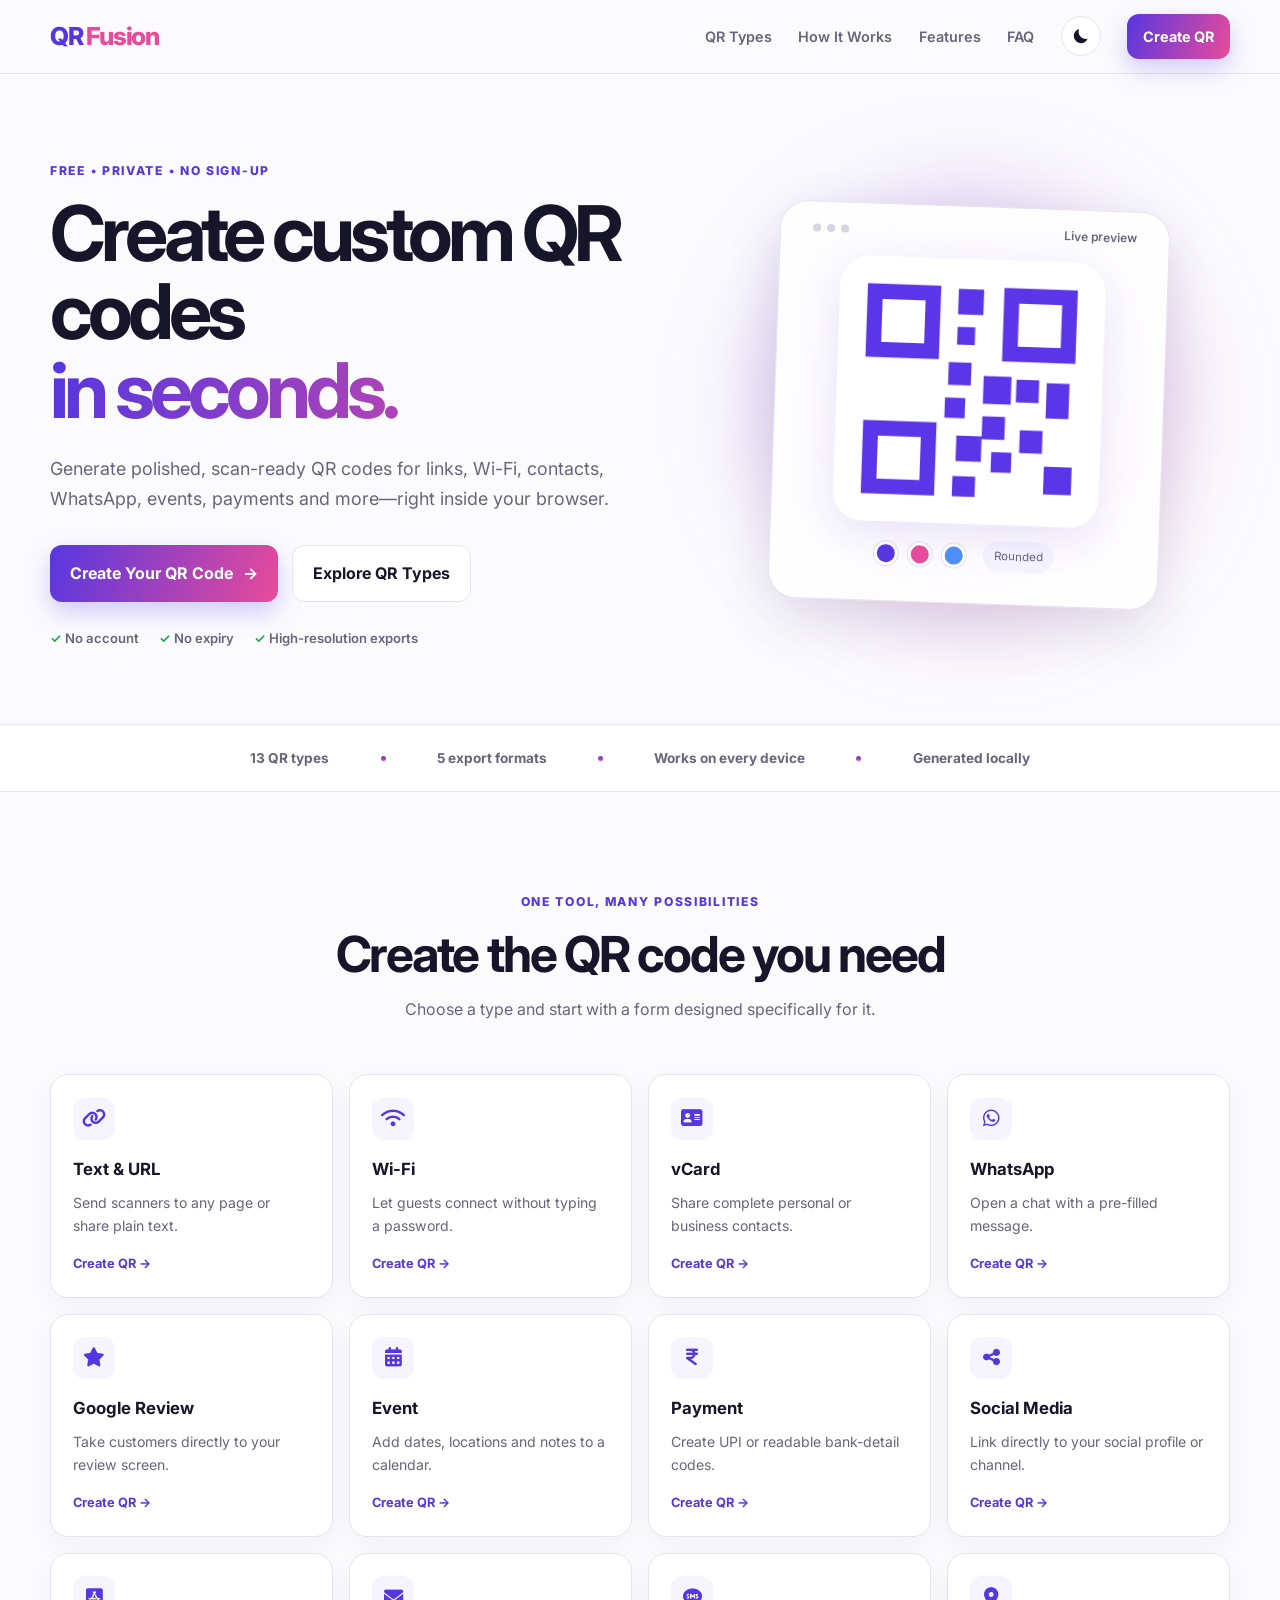
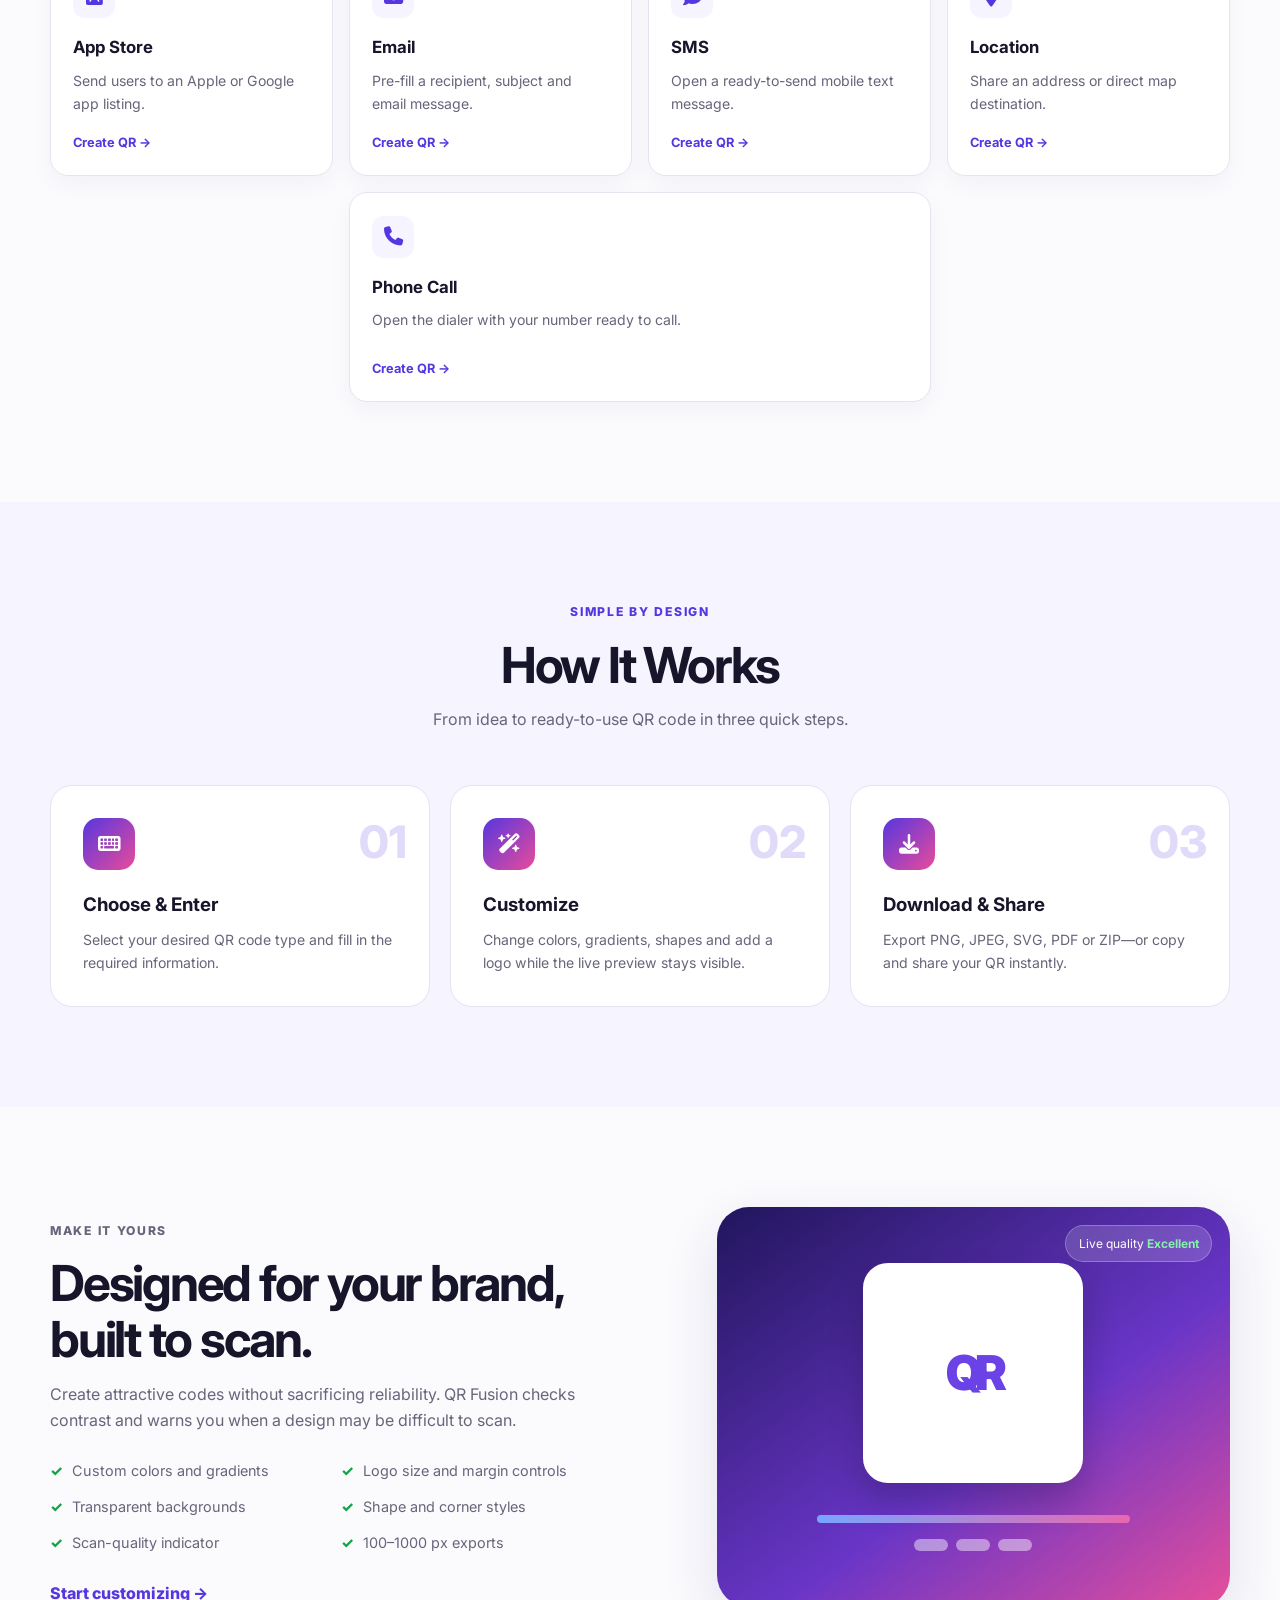
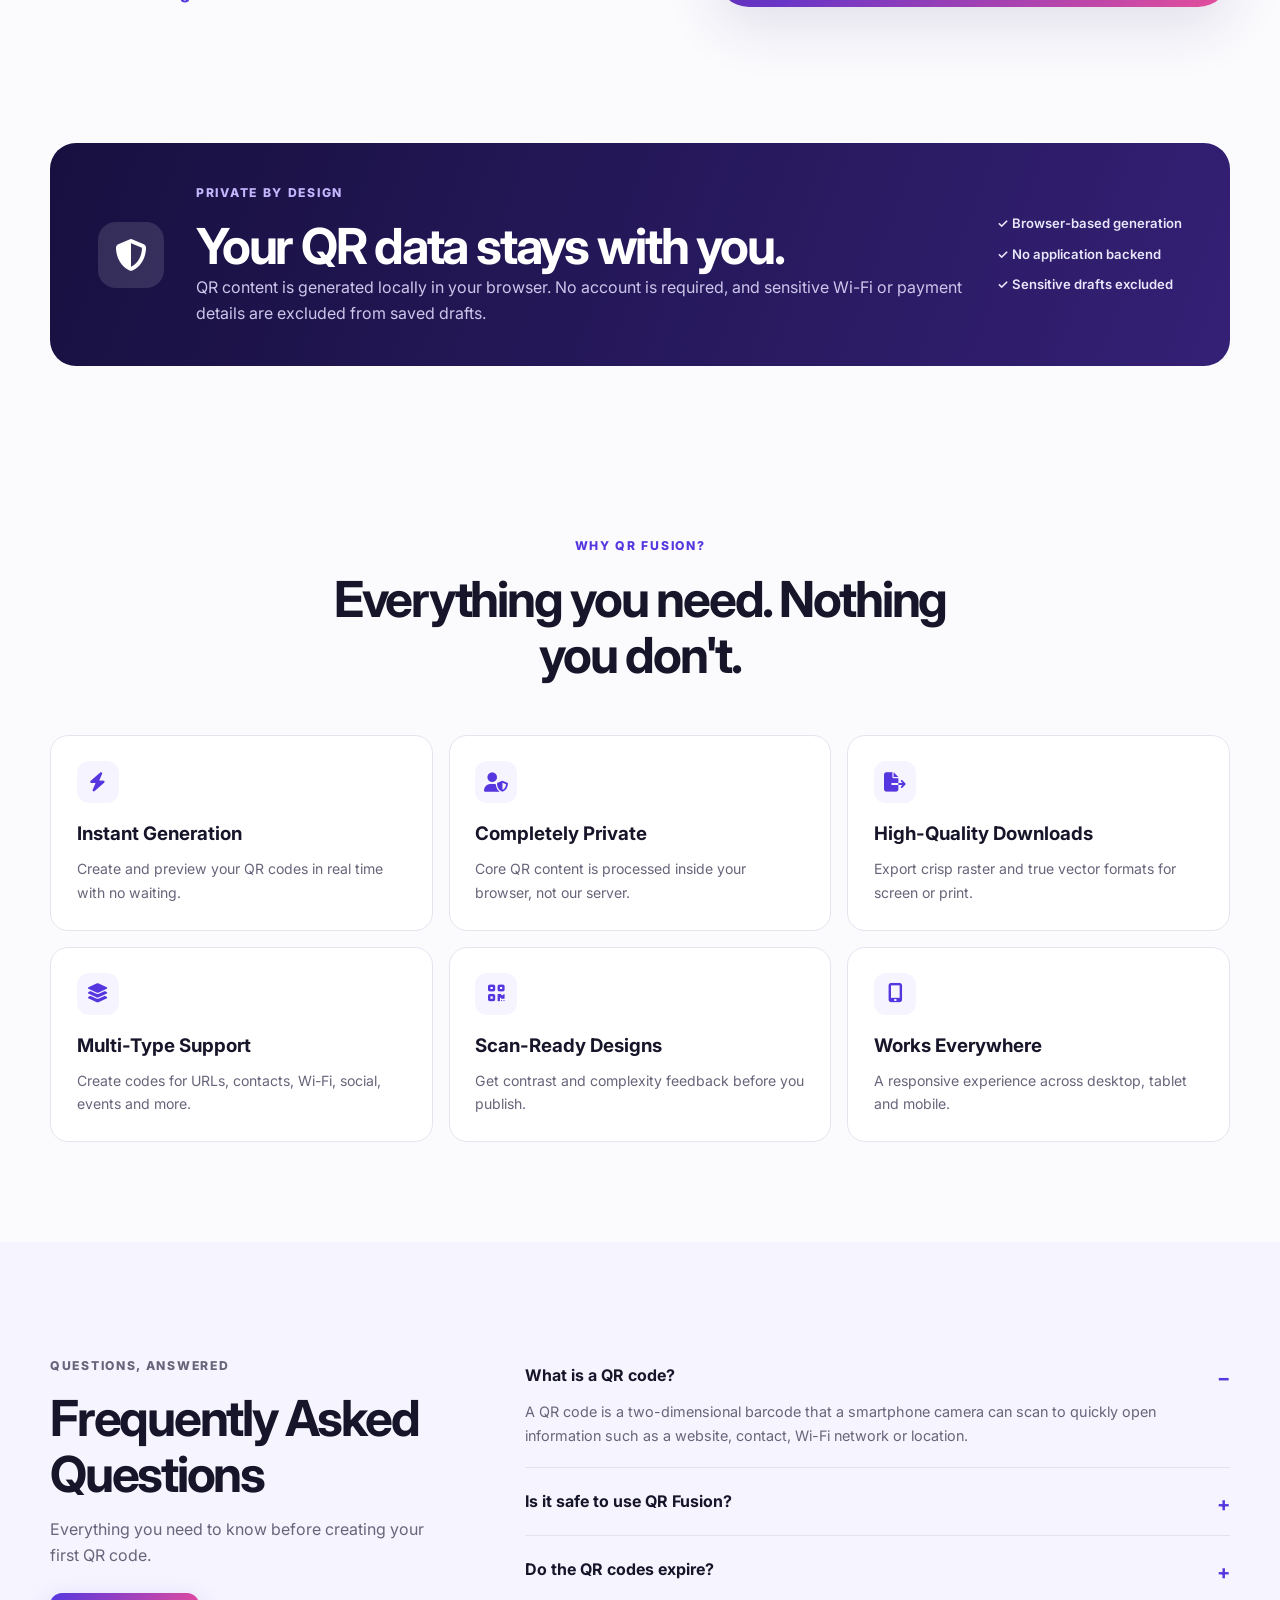
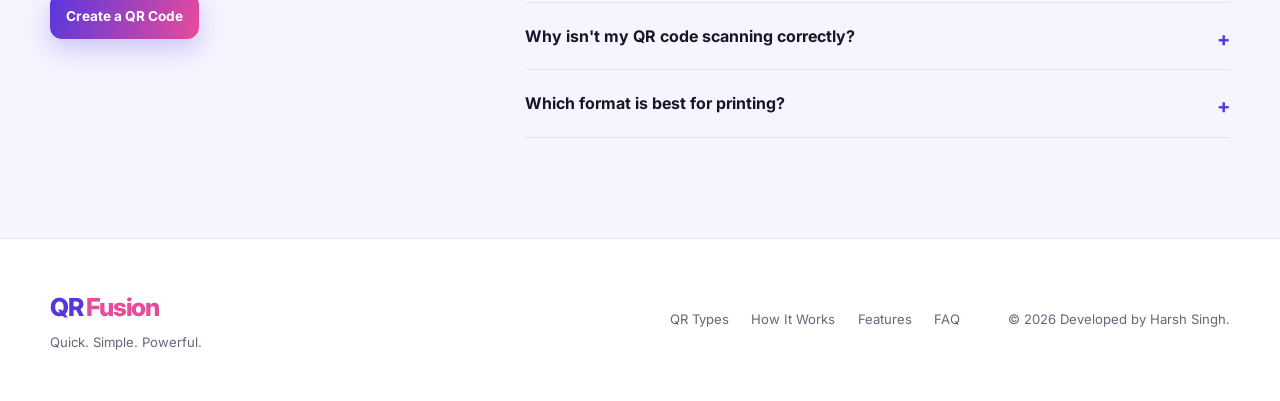
==== index.html @ e0953cce "feat: redesign QR Fusion landing page and generator flow" ====
<!DOCTYPE html>
<html lang="en">
  <head>
    <meta charset="UTF-8" />
    <meta name="viewport" content="width=device-width, initial-scale=1.0" />
    <meta name="theme-color" content="#ffffff" />
    <meta name="description" content="Create private, customizable QR codes for URLs, Wi-Fi, contacts, WhatsApp, events, payments and more. Export PNG, JPEG, SVG and PDF for free." />
    <meta property="og:title" content="QR Fusion — Free Custom QR Code Generator" />
    <meta property="og:description" content="Create branded, scan-ready QR codes directly in your browser." />
    <meta property="og:type" content="website" />
    <meta property="og:url" content="https://qrfusion.netlify.app/" />
    <title>QR Fusion — Free Custom QR Code Generator</title>
    <link rel="canonical" href="https://qrfusion.netlify.app/" />
    <link rel="icon" type="image/png" href="/favicon/favicon-96x96.png" sizes="96x96" />
    <link rel="icon" type="image/svg+xml" href="/favicon/favicon.svg" />
    <link rel="apple-touch-icon" sizes="180x180" href="/favicon/apple-touch-icon.png" />
    <link rel="manifest" href="/favicon/site.webmanifest" />
    <link rel="preconnect" href="https://fonts.googleapis.com" />
    <link rel="preconnect" href="https://fonts.gstatic.com" crossorigin />
    <link href="https://fonts.googleapis.com/css2?family=Inter:wght@400;500;600;700;800&display=swap" rel="stylesheet" />
    <link rel="stylesheet" href="https://cdnjs.cloudflare.com/ajax/libs/font-awesome/6.5.1/css/all.min.css" />
    <link rel="stylesheet" href="/css/landing.css" />
    <script type="application/ld+json">
      {"@context":"https://schema.org","@type":"WebApplication","name":"QR Fusion","url":"https://qrfusion.netlify.app/","applicationCategory":"UtilitiesApplication","operatingSystem":"Any","offers":{"@type":"Offer","price":"0","priceCurrency":"USD"},"description":"A private, browser-based custom QR code generator."}
    </script>
  </head>
  <body>
    <header class="site-header">
      <a class="brand" href="/" aria-label="QR Fusion home">QR <span>Fusion</span></a>
      <button class="menu-toggle" id="menu-toggle" aria-label="Open navigation" aria-expanded="false"><span></span><span></span><span></span></button>
      <nav class="site-nav" id="site-nav" aria-label="Primary navigation">
        <a href="#qr-types">QR Types</a>
        <a href="#how-it-works">How It Works</a>
        <a href="#features">Features</a>
        <a href="#faq">FAQ</a>
        <label for="landing-theme-toggle" class="landing-theme-toggle" title="Toggle theme">
          <input type="checkbox" id="landing-theme-toggle" aria-label="Toggle dark theme" />
          <svg width="18" height="18" viewBox="0 0 20 20" fill="currentColor" aria-hidden="true">
            <mask id="landing-moon-mask"><rect width="20" height="20" fill="white"></rect><circle cx="11" cy="3" r="8" fill="black"></circle></mask>
            <circle class="sunMoon" cx="10" cy="10" r="8" mask="url(#landing-moon-mask)"></circle>
            <g class="sunRays" fill="none" stroke="currentColor" stroke-width="1.6" stroke-linecap="round">
              <path d="M10 1v2M10 17v2M1 10h2M17 10h2M3.64 3.64l1.42 1.42M14.94 14.94l1.42 1.42M16.36 3.64l-1.42 1.42M5.06 14.94l-1.42 1.42"></path>
            </g>
          </svg>
        </label>
        <a class="nav-cta" href="/create">Create QR</a>
      </nav>
    </header>

    <main>
      <section class="hero section-shell">
        <div class="hero-copy">
          <p class="eyebrow">FREE • PRIVATE • NO SIGN-UP</p>
          <h1>Create custom QR codes <span>in seconds.</span></h1>
          <p class="hero-text">Generate polished, scan-ready QR codes for links, Wi-Fi, contacts, WhatsApp, events, payments and more—right inside your browser.</p>
          <div class="hero-actions">
            <a class="primary-button" href="/create">Create Your QR Code <span>→</span></a>
            <a class="secondary-button" href="#qr-types">Explore QR Types</a>
          </div>
          <div class="trust-row"><span>✓ No account</span><span>✓ No expiry</span><span>✓ High-resolution exports</span></div>
        </div>
        <div class="hero-visual" aria-label="Example customized QR code">
          <div class="visual-glow"></div>
          <div class="qr-demo-card">
            <div class="demo-toolbar"><span></span><span></span><span></span><b>Live preview</b></div>
            <svg class="demo-qr" viewBox="0 0 210 210" role="img" aria-label="Decorative QR code preview">
              <rect width="210" height="210" rx="24" fill="white" />
              <g fill="#5b35e8"><path d="M22 22h58v58H22zm12 12v34h34V34zM130 22h58v58h-58zm12 12v34h34V34zM22 130h58v58H22zm12 12v34h34v-34z"/><path d="M94 24h20v20H94zm0 30h14v14H94zm22 38h22v22h-22zM88 82h18v18H88zm-2 28h16v16H86zm30 14h18v18h-18zm26-30h18v18h-18zm24 2h18v28h-18zm-70 44h20v20H96zm28 12h16v16h-16zm22-18h18v18h-18zm20 28h22v22h-22zm-72 10h18v16H94z"/></g>
            </svg>
            <div class="demo-options"><span class="swatch purple"></span><span class="swatch pink"></span><span class="swatch blue"></span><span class="demo-pill">Rounded</span></div>
          </div>
        </div>
      </section>

      <section class="trust-strip" aria-label="Product highlights">
        <span>13 QR types</span><i></i><span>5 export formats</span><i></i><span>Works on every device</span><i></i><span>Generated locally</span>
      </section>

      <section class="content-section section-shell" id="qr-types">
        <div class="section-heading"><p class="eyebrow">ONE TOOL, MANY POSSIBILITIES</p><h2>Create the QR code you need</h2><p>Choose a type and start with a form designed specifically for it.</p></div>
        <div class="type-grid">
          <a href="/text"><b><i class="fa-solid fa-link"></i></b><h3>Text & URL</h3><p>Send scanners to any page or share plain text.</p><span>Create QR →</span></a>
          <a href="/wifi"><b><i class="fa-solid fa-wifi"></i></b><h3>Wi-Fi</h3><p>Let guests connect without typing a password.</p><span>Create QR →</span></a>
          <a href="/vcard"><b><i class="fa-solid fa-address-card"></i></b><h3>vCard</h3><p>Share complete personal or business contacts.</p><span>Create QR →</span></a>
          <a href="/whatsapp"><b><i class="fa-brands fa-whatsapp"></i></b><h3>WhatsApp</h3><p>Open a chat with a pre-filled message.</p><span>Create QR →</span></a>
          <a href="/google-review"><b><i class="fa-solid fa-star"></i></b><h3>Google Review</h3><p>Take customers directly to your review screen.</p><span>Create QR →</span></a>
          <a href="/event"><b><i class="fa-solid fa-calendar-days"></i></b><h3>Event</h3><p>Add dates, locations and notes to a calendar.</p><span>Create QR →</span></a>
          <a href="/payment"><b><i class="fa-solid fa-indian-rupee-sign"></i></b><h3>Payment</h3><p>Create UPI or readable bank-detail codes.</p><span>Create QR →</span></a>
          <a href="/social"><b><i class="fa-solid fa-share-nodes"></i></b><h3>Social Media</h3><p>Link directly to your social profile or channel.</p><span>Create QR →</span></a>
          <a href="/app-store"><b><i class="fa-brands fa-app-store-ios"></i></b><h3>App Store</h3><p>Send users to an Apple or Google app listing.</p><span>Create QR →</span></a>
          <a href="/email"><b><i class="fa-solid fa-envelope"></i></b><h3>Email</h3><p>Pre-fill a recipient, subject and email message.</p><span>Create QR →</span></a>
          <a href="/sms"><b><i class="fa-solid fa-comment-sms"></i></b><h3>SMS</h3><p>Open a ready-to-send mobile text message.</p><span>Create QR →</span></a>
          <a href="/location"><b><i class="fa-solid fa-location-dot"></i></b><h3>Location</h3><p>Share an address or direct map destination.</p><span>Create QR →</span></a>
          <a href="/phone"><b><i class="fa-solid fa-phone"></i></b><h3>Phone Call</h3><p>Open the dialer with your number ready to call.</p><span>Create QR →</span></a>
        </div>
      </section>

      <section class="content-section tinted" id="how-it-works">
        <div class="section-shell">
          <div class="section-heading"><p class="eyebrow">SIMPLE BY DESIGN</p><h2>How It Works</h2><p>From idea to ready-to-use QR code in three quick steps.</p></div>
          <div class="steps-grid">
            <article><em>01</em><div class="step-icon"><i class="fa-solid fa-keyboard"></i></div><h3>Choose & Enter</h3><p>Select your desired QR code type and fill in the required information.</p></article>
            <article><em>02</em><div class="step-icon"><i class="fa-solid fa-wand-magic-sparkles"></i></div><h3>Customize</h3><p>Change colors, gradients, shapes and add a logo while the live preview stays visible.</p></article>
            <article><em>03</em><div class="step-icon"><i class="fa-solid fa-download"></i></div><h3>Download & Share</h3><p>Export PNG, JPEG, SVG, PDF or ZIP—or copy and share your QR instantly.</p></article>
          </div>
        </div>
      </section>

      <section class="content-section section-shell showcase" id="features">
        <div class="showcase-copy"><p class="eyebrow">MAKE IT YOURS</p><h2>Designed for your brand, built to scan.</h2><p>Create attractive codes without sacrificing reliability. QR Fusion checks contrast and warns you when a design may be difficult to scan.</p>
          <ul><li>Custom colors and gradients</li><li>Logo size and margin controls</li><li>Transparent backgrounds</li><li>Shape and corner styles</li><li>Scan-quality indicator</li><li>100–1000 px exports</li></ul>
          <a class="text-link" href="/create">Start customizing →</a>
        </div>
        <div class="feature-preview"><div class="preview-chip">Live quality <strong>Excellent</strong></div><div class="mini-code">QR</div><div class="gradient-track"></div><div class="feature-controls"><span></span><span></span><span></span></div></div>
      </section>

      <section class="privacy-section">
        <div class="section-shell privacy-card"><div class="privacy-icon"><i class="fa-solid fa-shield-halved"></i></div><div><p class="eyebrow">PRIVATE BY DESIGN</p><h2>Your QR data stays with you.</h2><p>QR content is generated locally in your browser. No account is required, and sensitive Wi-Fi or payment details are excluded from saved drafts.</p></div><div class="privacy-points"><span>✓ Browser-based generation</span><span>✓ No application backend</span><span>✓ Sensitive drafts excluded</span></div></div>
      </section>

      <section class="content-section section-shell">
        <div class="section-heading"><p class="eyebrow">WHY QR FUSION?</p><h2>Everything you need. Nothing you don't.</h2></div>
        <div class="benefit-grid">
          <article><b><i class="fa-solid fa-bolt"></i></b><h3>Instant Generation</h3><p>Create and preview your QR codes in real time with no waiting.</p></article>
          <article><b><i class="fa-solid fa-user-shield"></i></b><h3>Completely Private</h3><p>Core QR content is processed inside your browser, not our server.</p></article>
          <article><b><i class="fa-solid fa-file-export"></i></b><h3>High-Quality Downloads</h3><p>Export crisp raster and true vector formats for screen or print.</p></article>
          <article><b><i class="fa-solid fa-layer-group"></i></b><h3>Multi-Type Support</h3><p>Create codes for URLs, contacts, Wi-Fi, social, events and more.</p></article>
          <article><b><i class="fa-solid fa-qrcode"></i></b><h3>Scan-Ready Designs</h3><p>Get contrast and complexity feedback before you publish.</p></article>
          <article><b><i class="fa-solid fa-mobile-screen-button"></i></b><h3>Works Everywhere</h3><p>A responsive experience across desktop, tablet and mobile.</p></article>
        </div>
      </section>

      <section class="content-section tinted" id="faq">
        <div class="section-shell faq-layout"><div><p class="eyebrow">QUESTIONS, ANSWERED</p><h2>Frequently Asked Questions</h2><p>Everything you need to know before creating your first QR code.</p><a class="primary-button compact" href="/create">Create a QR Code</a></div>
          <div class="faq-list">
            <details open><summary>What is a QR code?</summary><p>A QR code is a two-dimensional barcode that a smartphone camera can scan to quickly open information such as a website, contact, Wi-Fi network or location.</p></details>
            <details><summary>Is it safe to use QR Fusion?</summary><p>Yes. Core QR generation happens locally in your browser. Optional PIN-code lookup contacts an external postal service, but your QR payload is not uploaded to an application backend.</p></details>
            <details><summary>Do the QR codes expire?</summary><p>No. QR Fusion creates static QR codes that do not expire. A linked QR continues working as long as its destination remains available.</p></details>
            <details><summary>Why isn't my QR code scanning correctly?</summary><p>Verify the entered data, increase foreground/background contrast, keep the logo smaller and test the code at its final printed or displayed size.</p></details>
            <details><summary>Which format is best for printing?</summary><p>SVG is best for unlimited scaling. PDF is convenient for print workflows, while a high-resolution PNG also works for many designs.</p></details>
          </div>
        </div>
      </section>

    </main>

    <footer class="site-footer"><div class="footer-inner"><div><a class="brand footer-brand" href="/">QR <span>Fusion</span></a><p>Quick. Simple. Powerful.</p></div><div class="footer-links"><a href="#qr-types">QR Types</a><a href="#how-it-works">How It Works</a><a href="#features">Features</a><a href="#faq">FAQ</a></div><p>© <span id="current-year"></span> Developed by <a href="https://harsh-hsy.netlify.app/" target="_blank" rel="noopener noreferrer">Harsh Singh</a>.</p></div></footer>

    <script src="/js/landing.js"></script>
  </body>
</html>
---- css/landing.css ----
:root {
  --font: "Inter", system-ui, sans-serif;
  --bg: #fbfbfe;
  --surface: #ffffff;
  --surface-soft: #f5f4ff;
  --text: #171529;
  --muted: #68657b;
  --border: #e6e3ef;
  --primary: #5637df;
  --primary-dark: #4328c5;
  --pink: #e94b9a;
  --shadow: 0 20px 55px rgba(38, 27, 91, 0.12);
  --radius: 22px;
}

body.dark-theme {
  --bg: #0d0c16;
  --surface: #171622;
  --surface-soft: #1c1930;
  --text: #f5f4ff;
  --muted: #aba8bd;
  --border: #302d41;
  --shadow: 0 20px 55px rgba(0, 0, 0, 0.34);
}

* { box-sizing: border-box; margin: 0; padding: 0; }
html { scroll-behavior: smooth; scroll-padding-top: 90px; }
body { font-family: var(--font); color: var(--text); background: var(--bg); line-height: 1.65; }
a { color: inherit; text-decoration: none; }
button { font: inherit; }

.section-shell { width: min(1180px, calc(100% - 40px)); margin-inline: auto; }
.site-header { position: sticky; top: 0; z-index: 100; min-height: 74px; padding: 0 max(24px, calc((100% - 1180px) / 2)); display: flex; align-items: center; justify-content: space-between; gap: 2rem; background: color-mix(in srgb, var(--bg) 86%, transparent); border-bottom: 1px solid var(--border); backdrop-filter: blur(18px); }
.brand { font-size: 1.55rem; font-weight: 800; letter-spacing: -0.05em; color: var(--primary); }
.brand span { color: var(--pink); }
.site-nav { display: flex; align-items: center; gap: 1.65rem; color: var(--muted); font-size: 0.9rem; font-weight: 600; }
.site-nav > a:not(.nav-cta):hover { color: var(--primary); }
.landing-theme-toggle { position: relative; width: 40px; height: 40px; display: grid; place-items: center; color: var(--text); background: var(--surface); border: 1px solid var(--border); border-radius: 50%; cursor: pointer; }
.landing-theme-toggle input { position: absolute; inset: 0; width: 100%; height: 100%; opacity: 0; cursor: pointer; }
.landing-theme-toggle svg { transition: transform .35s ease; transform: rotate(40deg); pointer-events: none; }
.landing-theme-toggle .sunMoon { transform-origin: center; transition: transform .35s ease; }
.landing-theme-toggle .sunRays { transform-origin: center; opacity: 0; transform: scale(.65); transition: opacity .25s ease, transform .3s ease; }
.landing-theme-toggle svg mask > circle { transition: transform .35s ease; }
.landing-theme-toggle input:checked + svg { transform: rotate(90deg); }
.landing-theme-toggle input:checked + svg mask > circle { transform: translate(16px, -3px); }
.landing-theme-toggle input:checked + svg .sunMoon { transform: scale(.62); }
.landing-theme-toggle input:checked + svg .sunRays { opacity: 1; transform: scale(1); }
.nav-cta, .primary-button { display: inline-flex; justify-content: center; align-items: center; gap: 0.65rem; color: white; background: linear-gradient(110deg, var(--primary), var(--pink)); border-radius: 12px; box-shadow: 0 10px 24px rgba(86, 55, 223, 0.25); font-weight: 700; }
.nav-cta { padding: 0.65rem 1rem; }
.primary-button { padding: 0.9rem 1.25rem; }
.primary-button:hover, .nav-cta:hover { transform: translateY(-2px); box-shadow: 0 14px 30px rgba(86, 55, 223, 0.34); }
.menu-toggle { display: none; width: 42px; height: 42px; padding: 10px; border: 1px solid var(--border); border-radius: 10px; background: var(--surface); }
.menu-toggle span { display: block; height: 2px; margin: 5px 0; background: var(--text); }

.hero { min-height: 650px; padding-block: 82px 70px; display: grid; grid-template-columns: 1.05fr 0.95fr; align-items: center; gap: 5rem; }
.eyebrow { margin-bottom: 0.9rem; color: var(--primary); font-size: 0.76rem; font-weight: 800; letter-spacing: 0.14em; }
.hero h1 { max-width: 690px; font-size: clamp(3rem, 6vw, 5.4rem); line-height: 1.02; letter-spacing: -0.065em; }
.hero h1 span { display: block; color: transparent; background: linear-gradient(100deg, var(--primary), var(--pink)); background-clip: text; }
.hero-text { max-width: 650px; margin-top: 1.5rem; color: var(--muted); font-size: 1.12rem; }
.hero-actions { display: flex; flex-wrap: wrap; gap: 0.85rem; margin-top: 2rem; }
.secondary-button { padding: 0.9rem 1.25rem; border: 1px solid var(--border); border-radius: 12px; background: var(--surface); font-weight: 700; }
.trust-row { display: flex; flex-wrap: wrap; gap: 1.25rem; margin-top: 1.6rem; color: var(--muted); font-size: 0.82rem; font-weight: 600; }
.trust-row span::first-letter { color: #16a34a; }
.hero-visual { position: relative; min-height: 470px; display: grid; place-items: center; }
.visual-glow { position: absolute; width: 410px; aspect-ratio: 1; border-radius: 50%; background: linear-gradient(135deg, rgba(86,55,223,.28), rgba(233,75,154,.25)); filter: blur(50px); }
.qr-demo-card { position: relative; width: min(390px, 90%); padding: 1rem 2rem 2rem; background: color-mix(in srgb, var(--surface) 92%, transparent); border: 1px solid var(--border); border-radius: 28px; box-shadow: var(--shadow); transform: rotate(2deg); }
.demo-toolbar { display: flex; align-items: center; gap: 6px; padding-bottom: 1rem; color: var(--muted); font-size: 0.75rem; }
.demo-toolbar span { width: 8px; height: 8px; border-radius: 50%; background: #d8d5e2; }
.demo-toolbar b { margin-left: auto; font-weight: 600; }
.demo-qr { display: block; width: 82%; margin: 0 auto; filter: drop-shadow(0 12px 20px rgba(86,55,223,.12)); }
.demo-options { display: flex; justify-content: center; align-items: center; gap: 0.65rem; margin-top: 1rem; }
.swatch { width: 24px; height: 24px; border: 3px solid var(--surface); border-radius: 50%; box-shadow: 0 0 0 1px var(--border); }
.purple { background: #5637df; }.pink { background: #e94b9a; }.blue { background: #4f8ff7; }
.demo-pill { margin-left: 0.4rem; padding: 0.35rem 0.7rem; color: var(--muted); background: var(--surface-soft); border-radius: 99px; font-size: 0.72rem; }

.trust-strip { min-height: 68px; padding: 1rem 3vw; display: flex; justify-content: center; align-items: center; gap: clamp(1rem, 4vw, 4rem); color: var(--muted); background: var(--surface); border-block: 1px solid var(--border); font-size: 0.85rem; font-weight: 700; }
.trust-strip i { width: 5px; height: 5px; border-radius: 50%; background: linear-gradient(var(--primary), var(--pink)); }
.content-section { padding-block: 100px; }
.tinted { background: var(--surface-soft); }
.section-heading { max-width: 680px; margin: 0 auto 3.25rem; text-align: center; }
.section-heading h2, .showcase h2, .privacy-card h2, .faq-layout h2, .final-cta h2 { font-size: clamp(2rem, 4vw, 3.1rem); line-height: 1.13; letter-spacing: -0.045em; }
.section-heading > p:last-child, .showcase-copy > p, .faq-layout > div > p { margin-top: 0.85rem; color: var(--muted); }
.type-grid { display: grid; grid-template-columns: repeat(4, 1fr); gap: 1rem; }
.type-grid a { min-height: 210px; padding: 1.4rem; display: flex; flex-direction: column; background: var(--surface); border: 1px solid var(--border); border-radius: 18px; box-shadow: 0 8px 24px rgba(36,27,72,.04); transition: .25s ease; }
.type-grid a:last-child { grid-column: 2 / span 2; }
.type-grid a:hover { transform: translateY(-5px); border-color: color-mix(in srgb, var(--primary) 45%, var(--border)); box-shadow: var(--shadow); }
.type-grid b, .benefit-grid b { width: 42px; height: 42px; display: grid; place-items: center; color: var(--primary); background: var(--surface-soft); border-radius: 12px; font-size: 1.2rem; }
.type-grid h3 { margin-top: 1rem; font-size: 1.05rem; }
.type-grid p, .benefit-grid p, .steps-grid p { margin-top: 0.45rem; color: var(--muted); font-size: 0.88rem; }
.type-grid span { margin-top: auto; padding-top: 1rem; color: var(--primary); font-size: 0.8rem; font-weight: 700; }
.steps-grid { display: grid; grid-template-columns: repeat(3, 1fr); gap: 1.25rem; }
.steps-grid article { position: relative; padding: 2rem; background: var(--surface); border: 1px solid var(--border); border-radius: var(--radius); }
.steps-grid em { position: absolute; top: 1.3rem; right: 1.4rem; color: color-mix(in srgb, var(--primary) 18%, transparent); font-size: 2.8rem; font-weight: 800; font-style: normal; }
.step-icon { width: 52px; height: 52px; display: grid; place-items: center; color: white; background: linear-gradient(135deg, var(--primary), var(--pink)); border-radius: 15px; font-size: 1.25rem; }
.steps-grid h3 { margin-top: 1.25rem; }
.showcase { display: grid; grid-template-columns: 1fr 0.9fr; align-items: center; gap: 6rem; }
.showcase-copy ul { margin: 1.6rem 0; display: grid; grid-template-columns: 1fr 1fr; gap: 0.75rem; list-style: none; color: var(--muted); font-size: 0.9rem; }
.showcase-copy li::before { content: "✓"; margin-right: 0.55rem; color: #16a34a; font-weight: 800; }
.text-link { color: var(--primary); font-weight: 800; }
.feature-preview { position: relative; min-height: 400px; padding: 3rem; display: grid; place-items: center; background: linear-gradient(145deg, #21165c, #6935c7 58%, #e64f9b); border-radius: 32px; box-shadow: var(--shadow); }
.mini-code { width: 220px; aspect-ratio: 1; display: grid; place-items: center; color: #6a42e6; background: white; border: 20px solid white; border-radius: 25px; font-size: 3rem; font-weight: 900; letter-spacing: -0.15em; box-shadow: 0 20px 35px rgba(0,0,0,.2); }
.preview-chip { position: absolute; top: 1.1rem; right: 1.1rem; padding: .5rem .8rem; color: white; background: rgba(255,255,255,.16); border: 1px solid rgba(255,255,255,.25); border-radius: 99px; font-size: .75rem; backdrop-filter: blur(8px); }
.preview-chip strong { color: #86efac; }
.gradient-track { width: 75%; height: 8px; margin-top: 1rem; background: linear-gradient(90deg,#78a5ff,#e768b0); border-radius: 99px; }
.feature-controls { display: flex; gap: 8px; }.feature-controls span { width: 34px; height: 12px; border-radius: 10px; background: rgba(255,255,255,.45); }
.privacy-section { padding: 36px 0 70px; }
.privacy-card { padding: 2.5rem 3rem; display: grid; grid-template-columns: auto 1fr auto; align-items: center; gap: 2rem; color: white; background: linear-gradient(110deg, #17103f, #342075); border-radius: 26px; }
.privacy-icon { width: 66px; height: 66px; display: grid; place-items: center; background: rgba(255,255,255,.12); border-radius: 18px; font-size: 2rem; }
.privacy-card p { color: #ccc6eb; }.privacy-card .eyebrow { color: #c4b5fd; }
.privacy-points { display: flex; flex-direction: column; gap: .55rem; color: #e9e6fa; font-size: .82rem; font-weight: 600; }
.benefit-grid { display: grid; grid-template-columns: repeat(3, 1fr); gap: 1rem; }
.benefit-grid article { padding: 1.6rem; border: 1px solid var(--border); border-radius: 18px; background: var(--surface); }
.benefit-grid h3 { margin-top: 1rem; }
.faq-layout { display: grid; grid-template-columns: .7fr 1.3fr; gap: 6rem; align-items: start; }
.primary-button.compact { margin-top: 1.5rem; padding: .75rem 1rem; font-size: .85rem; }
.faq-list details { padding: 1.25rem 0; border-bottom: 1px solid var(--border); }
.faq-list summary { position: relative; padding-right: 2rem; font-weight: 700; cursor: pointer; list-style: none; }
.faq-list summary::after { content: "+"; position: absolute; right: 0; color: var(--primary); font-size: 1.25rem; }
.faq-list details[open] summary::after { content: "−"; }
.faq-list details p { padding-top: .7rem; color: var(--muted); font-size: .9rem; }
.final-cta { margin-block: 90px; padding: 3.5rem; display: flex; align-items: center; justify-content: space-between; gap: 2rem; color: white; background: linear-gradient(115deg, var(--primary), #7c3aed 55%, var(--pink)); border-radius: 28px; }
.final-cta .eyebrow, .final-cta p { color: #ede9fe; }.primary-button.light { color: var(--primary); background: white; box-shadow: none; white-space: nowrap; }
.site-footer { padding: 3rem 0; background: var(--surface); border-top: 1px solid var(--border); }
.footer-inner { width: min(1180px, calc(100% - 40px)); margin: auto; display: grid; grid-template-columns: 1fr auto auto; align-items: center; gap: 3rem; color: var(--muted); font-size: .82rem; }
.footer-brand { display: inline-block; margin-bottom: .25rem; }.footer-links { display: flex; gap: 1.4rem; }.site-footer a:hover { color: var(--primary); }

@media (max-width: 980px) {
  .site-header { padding-inline: 24px; }
  .menu-toggle { display: block; cursor: pointer; }
  .site-nav { position: absolute; top: calc(100% + 1px); left: 0; right: 0; padding: 1.25rem 24px; display: none; flex-direction: column; align-items: stretch; gap: .5rem; background: var(--surface); border-bottom: 1px solid var(--border); box-shadow: var(--shadow); }
  .site-nav.open { display: flex; }.site-nav a { padding: .7rem; }.landing-theme-toggle { position: absolute; right: 24px; bottom: 1.55rem; }
  .hero { grid-template-columns: 1fr 0.8fr; gap: 2rem; }.type-grid { grid-template-columns: repeat(2, 1fr); }.type-grid a:last-child { grid-column: 1 / -1; }.showcase { gap: 3rem; }
  .privacy-card { grid-template-columns: auto 1fr; }.privacy-points { grid-column: 2; }.faq-layout { gap: 3rem; }
  .footer-inner { grid-template-columns: 1fr auto; }.footer-inner > p { grid-column: 1 / -1; }
}

@media (max-width: 720px) {
  .section-shell { width: min(100% - 28px, 620px); }
  .hero { min-height: auto; padding-block: 60px; grid-template-columns: 1fr; gap: 2.5rem; text-align: center; }
  .hero-copy { display: flex; flex-direction: column; align-items: center; }.hero h1 { font-size: clamp(2.7rem, 13vw, 4.3rem); }.hero-actions, .trust-row { justify-content: center; }
  .hero-visual { min-height: 390px; }.qr-demo-card { width: min(340px, 92%); }.visual-glow { width: 300px; }
  .trust-strip { overflow-x: auto; justify-content: flex-start; white-space: nowrap; padding-inline: 20px; }
  .content-section { padding-block: 72px; }.type-grid, .steps-grid, .benefit-grid { grid-template-columns: 1fr; }.type-grid a { min-height: 175px; }.type-grid a:last-child { grid-column: auto; }
  .showcase { grid-template-columns: 1fr; gap: 2.5rem; }.showcase-copy ul { grid-template-columns: 1fr; }.feature-preview { min-height: 340px; padding: 2rem; }.mini-code { width: 180px; }
  .privacy-card { padding: 2rem; grid-template-columns: 1fr; text-align: center; }.privacy-icon { margin: auto; }.privacy-points { grid-column: 1; align-items: center; }
  .faq-layout { grid-template-columns: 1fr; gap: 2.5rem; }.final-cta { margin-block: 60px; padding: 2.25rem 1.5rem; flex-direction: column; text-align: center; }
  .footer-inner { grid-template-columns: 1fr; text-align: center; }.footer-links { justify-content: center; flex-wrap: wrap; }.footer-inner > p { grid-column: auto; }
}

@media (max-width: 420px) {
  .site-header { min-height: 66px; padding-inline: 14px; }.hero { padding-top: 48px; }.hero-actions { width: 100%; flex-direction: column; }.hero-actions a { width: 100%; }.trust-row { gap: .65rem; font-size: .72rem; }
  .hero-visual { min-height: 330px; }.qr-demo-card { padding: .8rem 1.3rem 1.4rem; }.section-heading { margin-bottom: 2.25rem; }.content-section { padding-block: 58px; }
}

@media (prefers-reduced-motion: reduce) { html { scroll-behavior: auto; } *, *::before, *::after { transition: none !important; } }
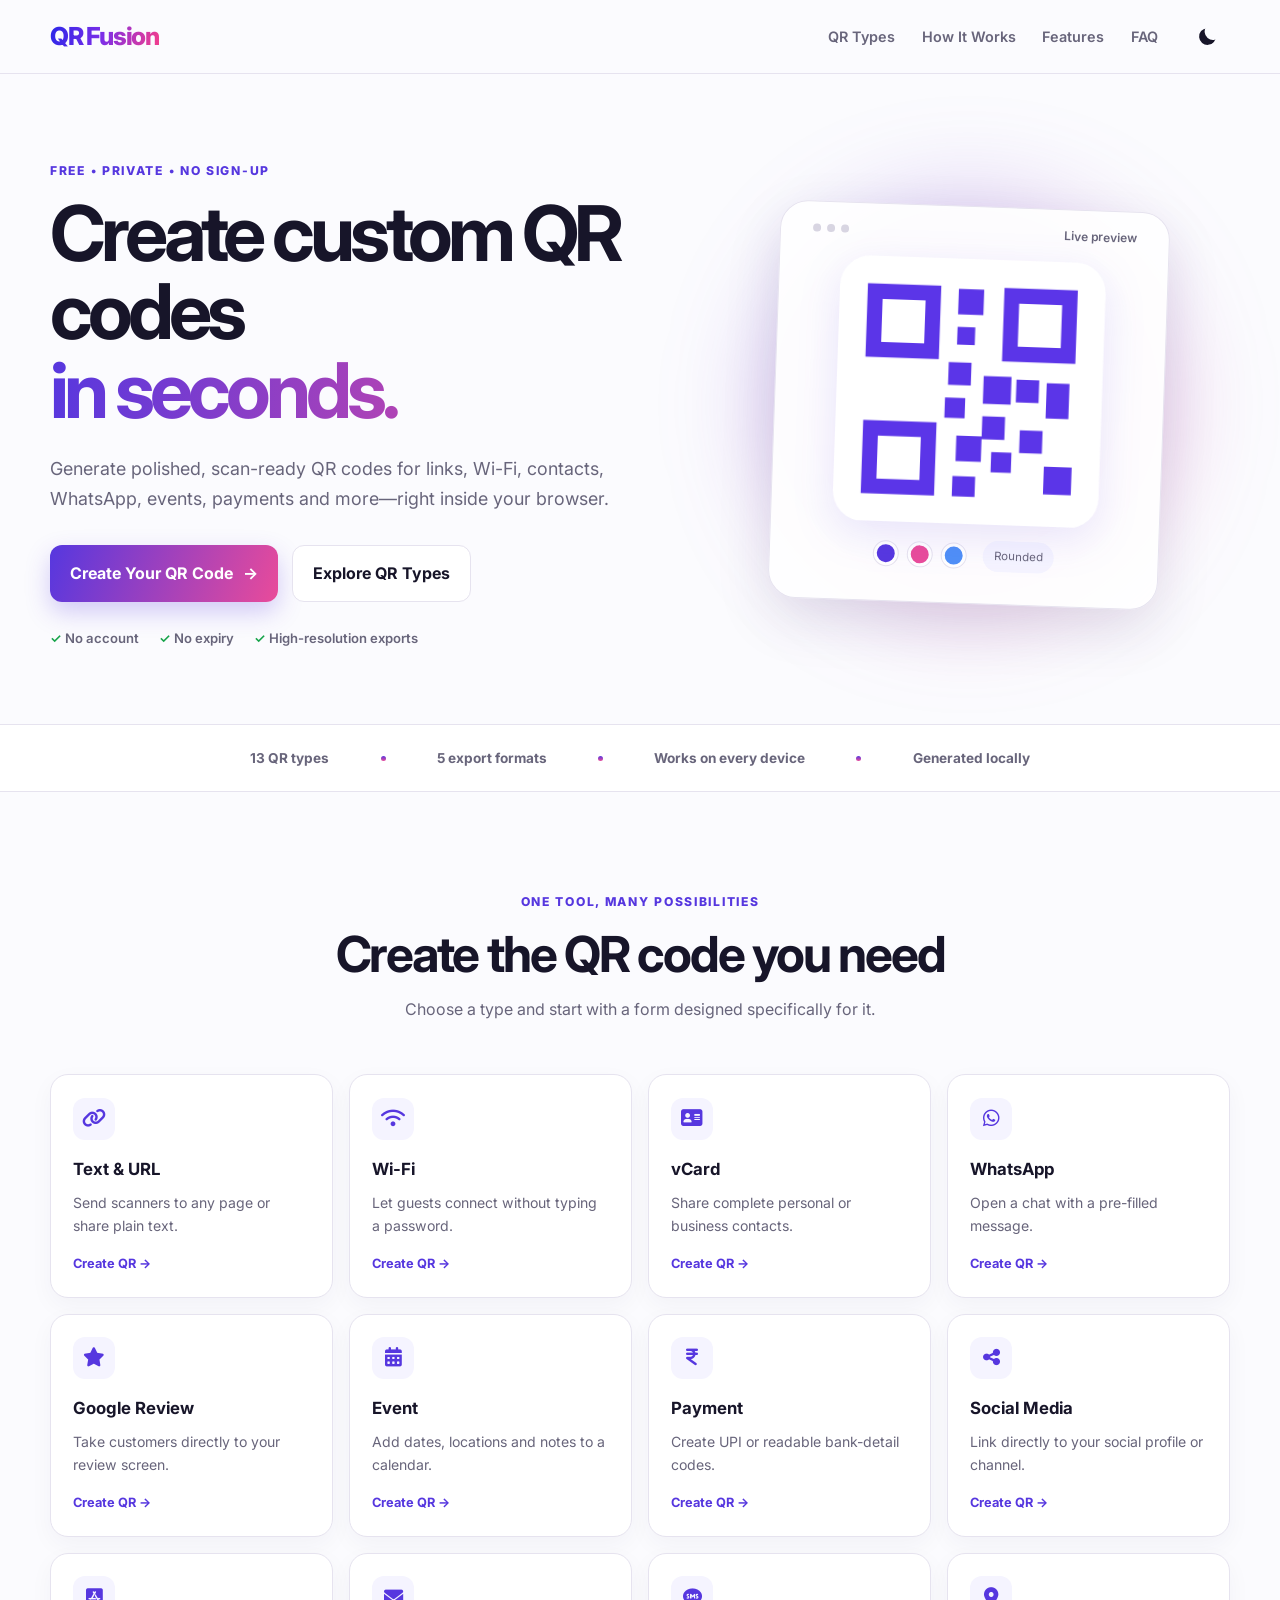
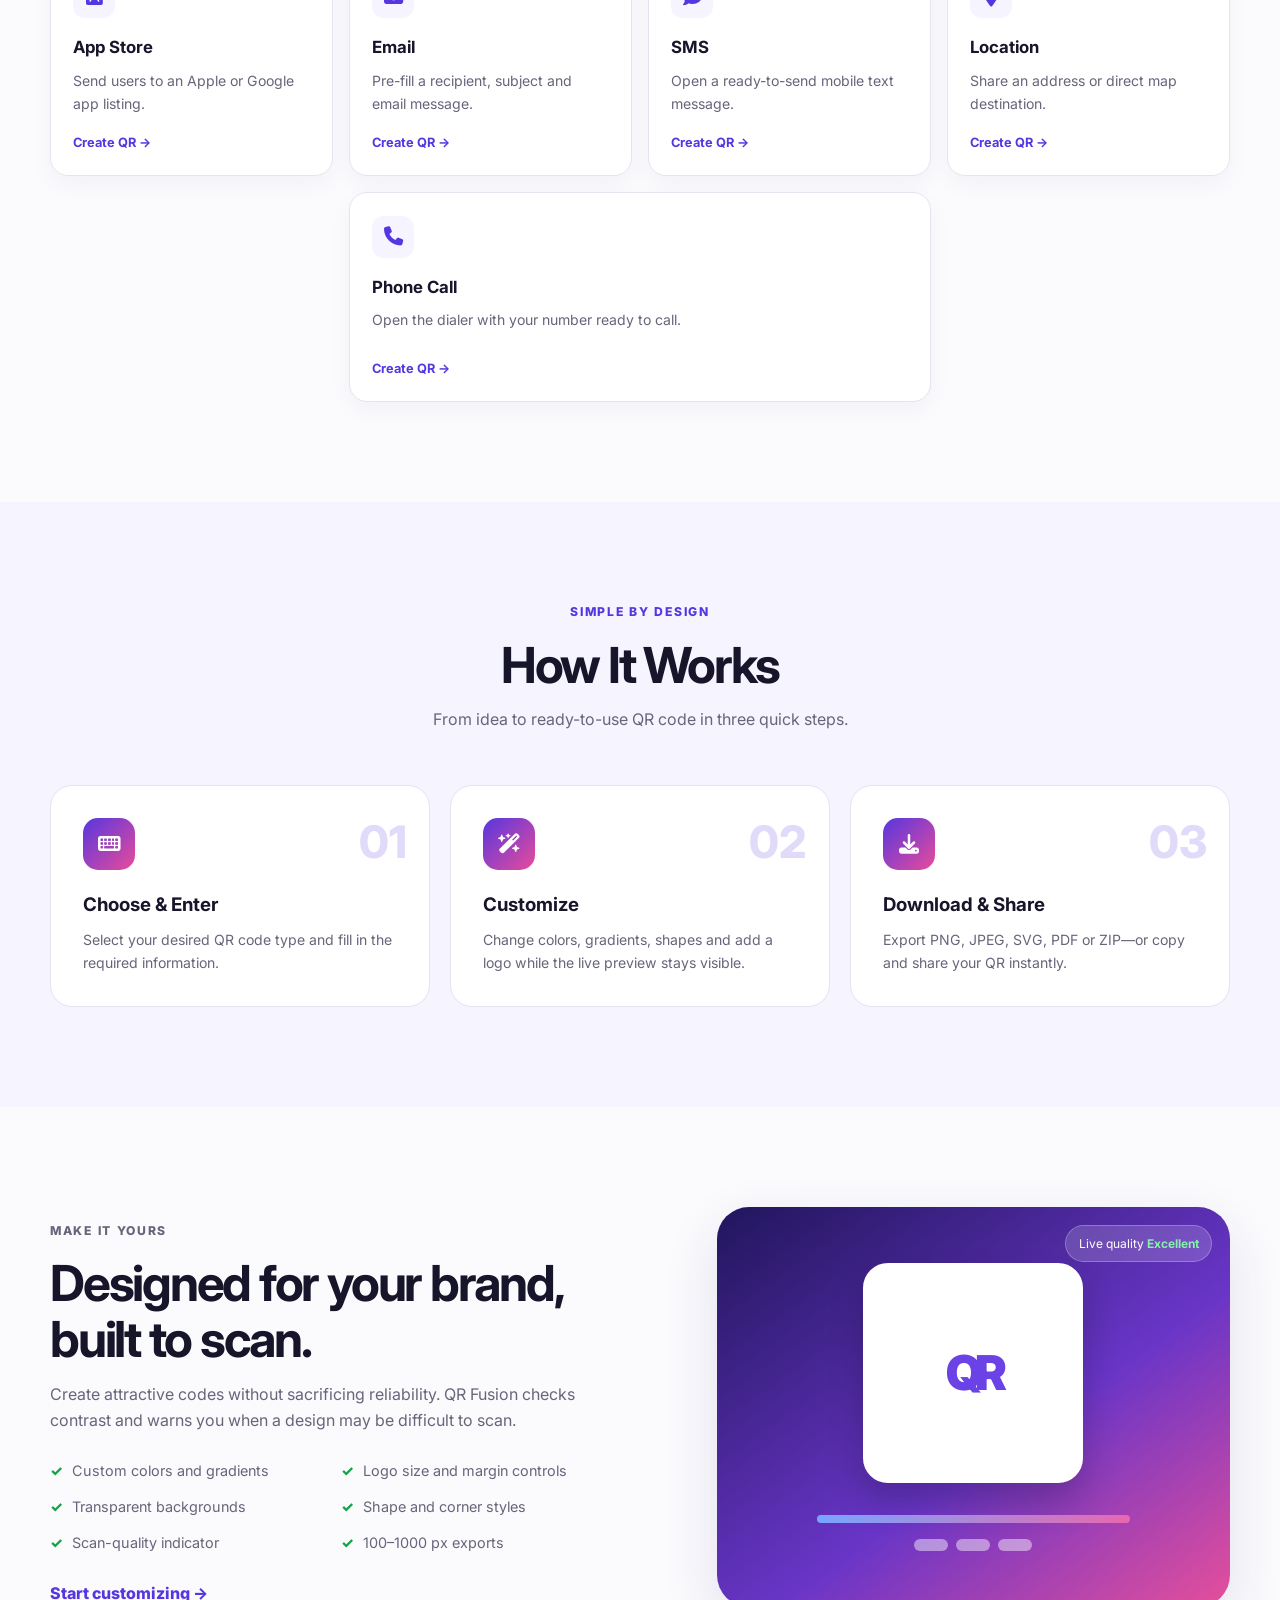
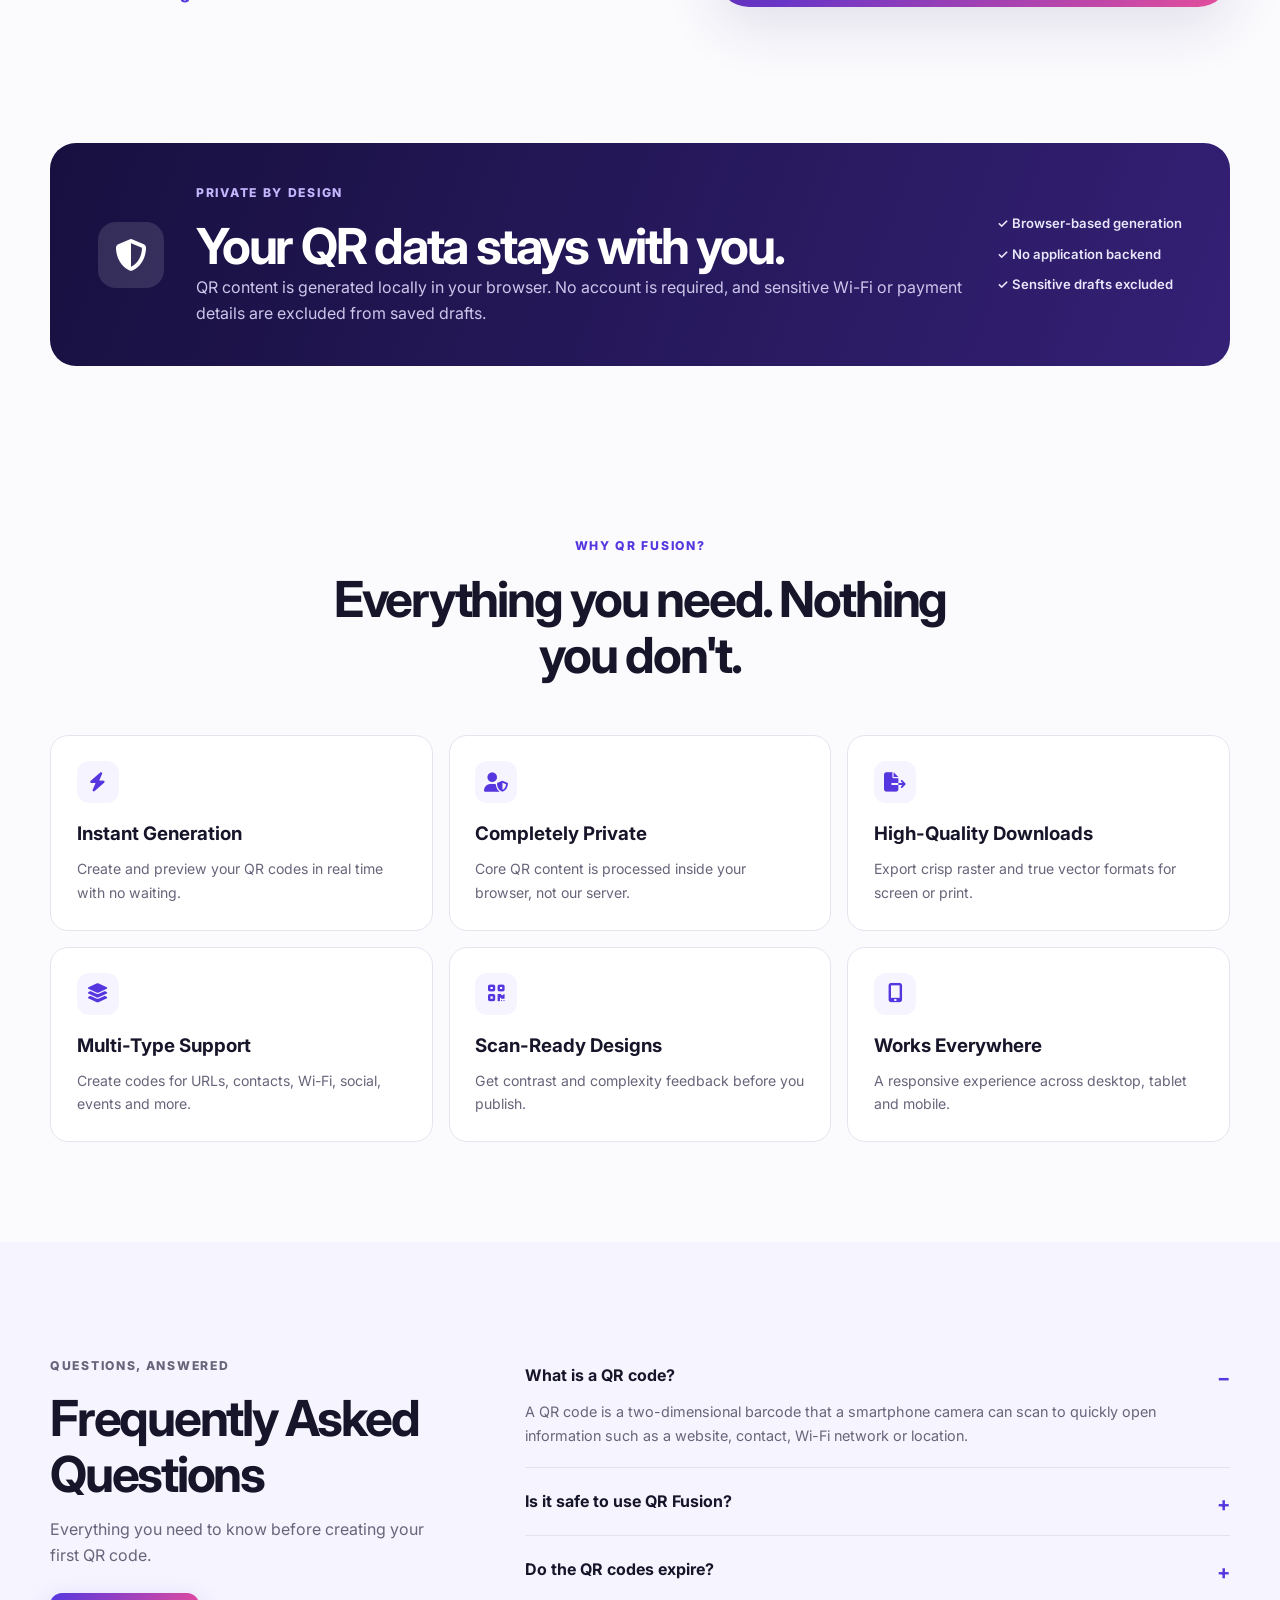
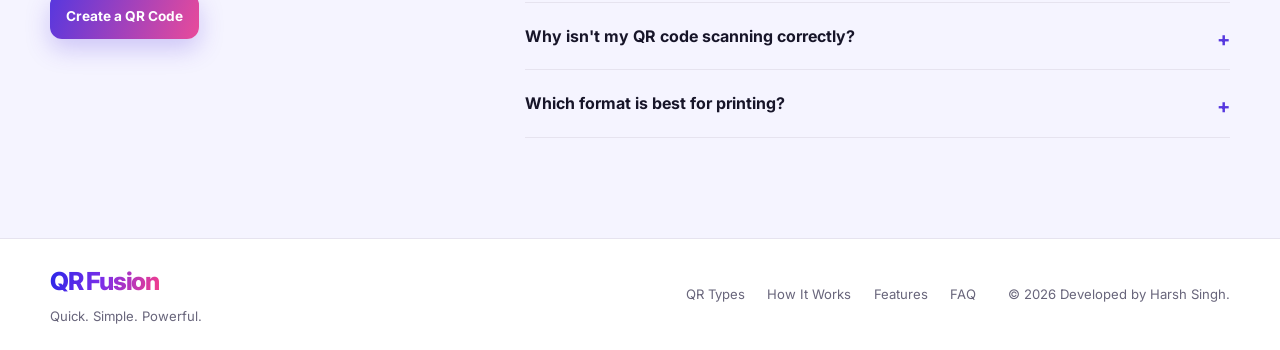
==== commit 6566b0c5: "feat: redesign QR Fusion interface and generator flow" ====
--- a/index.html
+++ b/index.html
@@ -11,15 +11,15 @@
     <meta property="og:url" content="https://qrfusion.netlify.app/" />
     <title>QR Fusion — Free Custom QR Code Generator</title>
     <link rel="canonical" href="https://qrfusion.netlify.app/" />
-    <link rel="icon" type="image/png" href="/favicon/favicon-96x96.png" sizes="96x96" />
-    <link rel="icon" type="image/svg+xml" href="/favicon/favicon.svg" />
-    <link rel="apple-touch-icon" sizes="180x180" href="/favicon/apple-touch-icon.png" />
-    <link rel="manifest" href="/favicon/site.webmanifest" />
+    <link rel="icon" type="image/png" href="/assets/favicon/favicon-96x96.png" sizes="96x96" />
+    <link rel="icon" type="image/svg+xml" href="/assets/favicon/favicon.svg" />
+    <link rel="apple-touch-icon" sizes="180x180" href="/assets/favicon/apple-touch-icon.png" />
+    <link rel="manifest" href="/assets/favicon/site.webmanifest" />
     <link rel="preconnect" href="https://fonts.googleapis.com" />
     <link rel="preconnect" href="https://fonts.gstatic.com" crossorigin />
     <link href="https://fonts.googleapis.com/css2?family=Inter:wght@400;500;600;700;800&display=swap" rel="stylesheet" />
     <link rel="stylesheet" href="https://cdnjs.cloudflare.com/ajax/libs/font-awesome/6.5.1/css/all.min.css" />
-    <link rel="stylesheet" href="/css/landing.css" />
+    <link rel="stylesheet" href="/css/landing.css?v=27" />
     <script type="application/ld+json">
       {"@context":"https://schema.org","@type":"WebApplication","name":"QR Fusion","url":"https://qrfusion.netlify.app/","applicationCategory":"UtilitiesApplication","operatingSystem":"Any","offers":{"@type":"Offer","price":"0","priceCurrency":"USD"},"description":"A private, browser-based custom QR code generator."}
     </script>
@@ -43,7 +43,6 @@
             </g>
           </svg>
         </label>
-        <a class="nav-cta" href="/create">Create QR</a>
       </nav>
     </header>
 
@@ -146,6 +145,6 @@
 
     <footer class="site-footer"><div class="footer-inner"><div><a class="brand footer-brand" href="/">QR <span>Fusion</span></a><p>Quick. Simple. Powerful.</p></div><div class="footer-links"><a href="#qr-types">QR Types</a><a href="#how-it-works">How It Works</a><a href="#features">Features</a><a href="#faq">FAQ</a></div><p>© <span id="current-year"></span> Developed by <a href="https://harsh-hsy.netlify.app/" target="_blank" rel="noopener noreferrer">Harsh Singh</a>.</p></div></footer>
 
-    <script src="/js/landing.js"></script>
+    <script src="/js/pages/landing.js"></script>
   </body>
 </html>
--- a/css/landing.css
+++ b/css/landing.css
@@ -31,13 +31,23 @@
 
 .section-shell { width: min(1180px, calc(100% - 40px)); margin-inline: auto; }
 .site-header { position: sticky; top: 0; z-index: 100; min-height: 74px; padding: 0 max(24px, calc((100% - 1180px) / 2)); display: flex; align-items: center; justify-content: space-between; gap: 2rem; background: color-mix(in srgb, var(--bg) 86%, transparent); border-bottom: 1px solid var(--border); backdrop-filter: blur(18px); }
-.brand { font-size: 1.55rem; font-weight: 800; letter-spacing: -0.05em; color: var(--primary); }
-.brand span { color: var(--pink); }
+.brand {
+  display: inline-block;
+  color: transparent;
+  background: linear-gradient(105deg, #3027e8 5%, #7c2ee8 48%, #ec3d91 95%);
+  background-clip: text;
+  -webkit-background-clip: text;
+  -webkit-text-fill-color: transparent;
+  font-size: 1.55rem;
+  font-weight: 800;
+  letter-spacing: -0.05em;
+}
+.brand span { color: inherit; }
 .site-nav { display: flex; align-items: center; gap: 1.65rem; color: var(--muted); font-size: 0.9rem; font-weight: 600; }
 .site-nav > a:not(.nav-cta):hover { color: var(--primary); }
-.landing-theme-toggle { position: relative; width: 40px; height: 40px; display: grid; place-items: center; color: var(--text); background: var(--surface); border: 1px solid var(--border); border-radius: 50%; cursor: pointer; }
+.landing-theme-toggle { position: relative; width: 46px; height: 46px; display: grid; place-items: center; color: var(--text); background: transparent; border: 0; border-radius: 50%; cursor: pointer; }
 .landing-theme-toggle input { position: absolute; inset: 0; width: 100%; height: 100%; opacity: 0; cursor: pointer; }
-.landing-theme-toggle svg { transition: transform .35s ease; transform: rotate(40deg); pointer-events: none; }
+.landing-theme-toggle svg { width: 21px; height: 21px; transition: transform .35s ease; transform: rotate(40deg); pointer-events: none; }
 .landing-theme-toggle .sunMoon { transform-origin: center; transition: transform .35s ease; }
 .landing-theme-toggle .sunRays { transform-origin: center; opacity: 0; transform: scale(.65); transition: opacity .25s ease, transform .3s ease; }
 .landing-theme-toggle svg mask > circle { transition: transform .35s ease; }
@@ -120,8 +130,8 @@
 .faq-list details p { padding-top: .7rem; color: var(--muted); font-size: .9rem; }
 .final-cta { margin-block: 90px; padding: 3.5rem; display: flex; align-items: center; justify-content: space-between; gap: 2rem; color: white; background: linear-gradient(115deg, var(--primary), #7c3aed 55%, var(--pink)); border-radius: 28px; }
 .final-cta .eyebrow, .final-cta p { color: #ede9fe; }.primary-button.light { color: var(--primary); background: white; box-shadow: none; white-space: nowrap; }
-.site-footer { padding: 3rem 0; background: var(--surface); border-top: 1px solid var(--border); }
-.footer-inner { width: min(1180px, calc(100% - 40px)); margin: auto; display: grid; grid-template-columns: 1fr auto auto; align-items: center; gap: 3rem; color: var(--muted); font-size: .82rem; }
+.site-footer { padding: 1.4rem 0; background: var(--surface); border-top: 1px solid var(--border); }
+.footer-inner { width: min(1180px, calc(100% - 40px)); margin: auto; display: grid; grid-template-columns: 1fr auto auto; align-items: center; gap: 2rem; color: var(--muted); font-size: .82rem; }
 .footer-brand { display: inline-block; margin-bottom: .25rem; }.footer-links { display: flex; gap: 1.4rem; }.site-footer a:hover { color: var(--primary); }
 
 @media (max-width: 980px) {
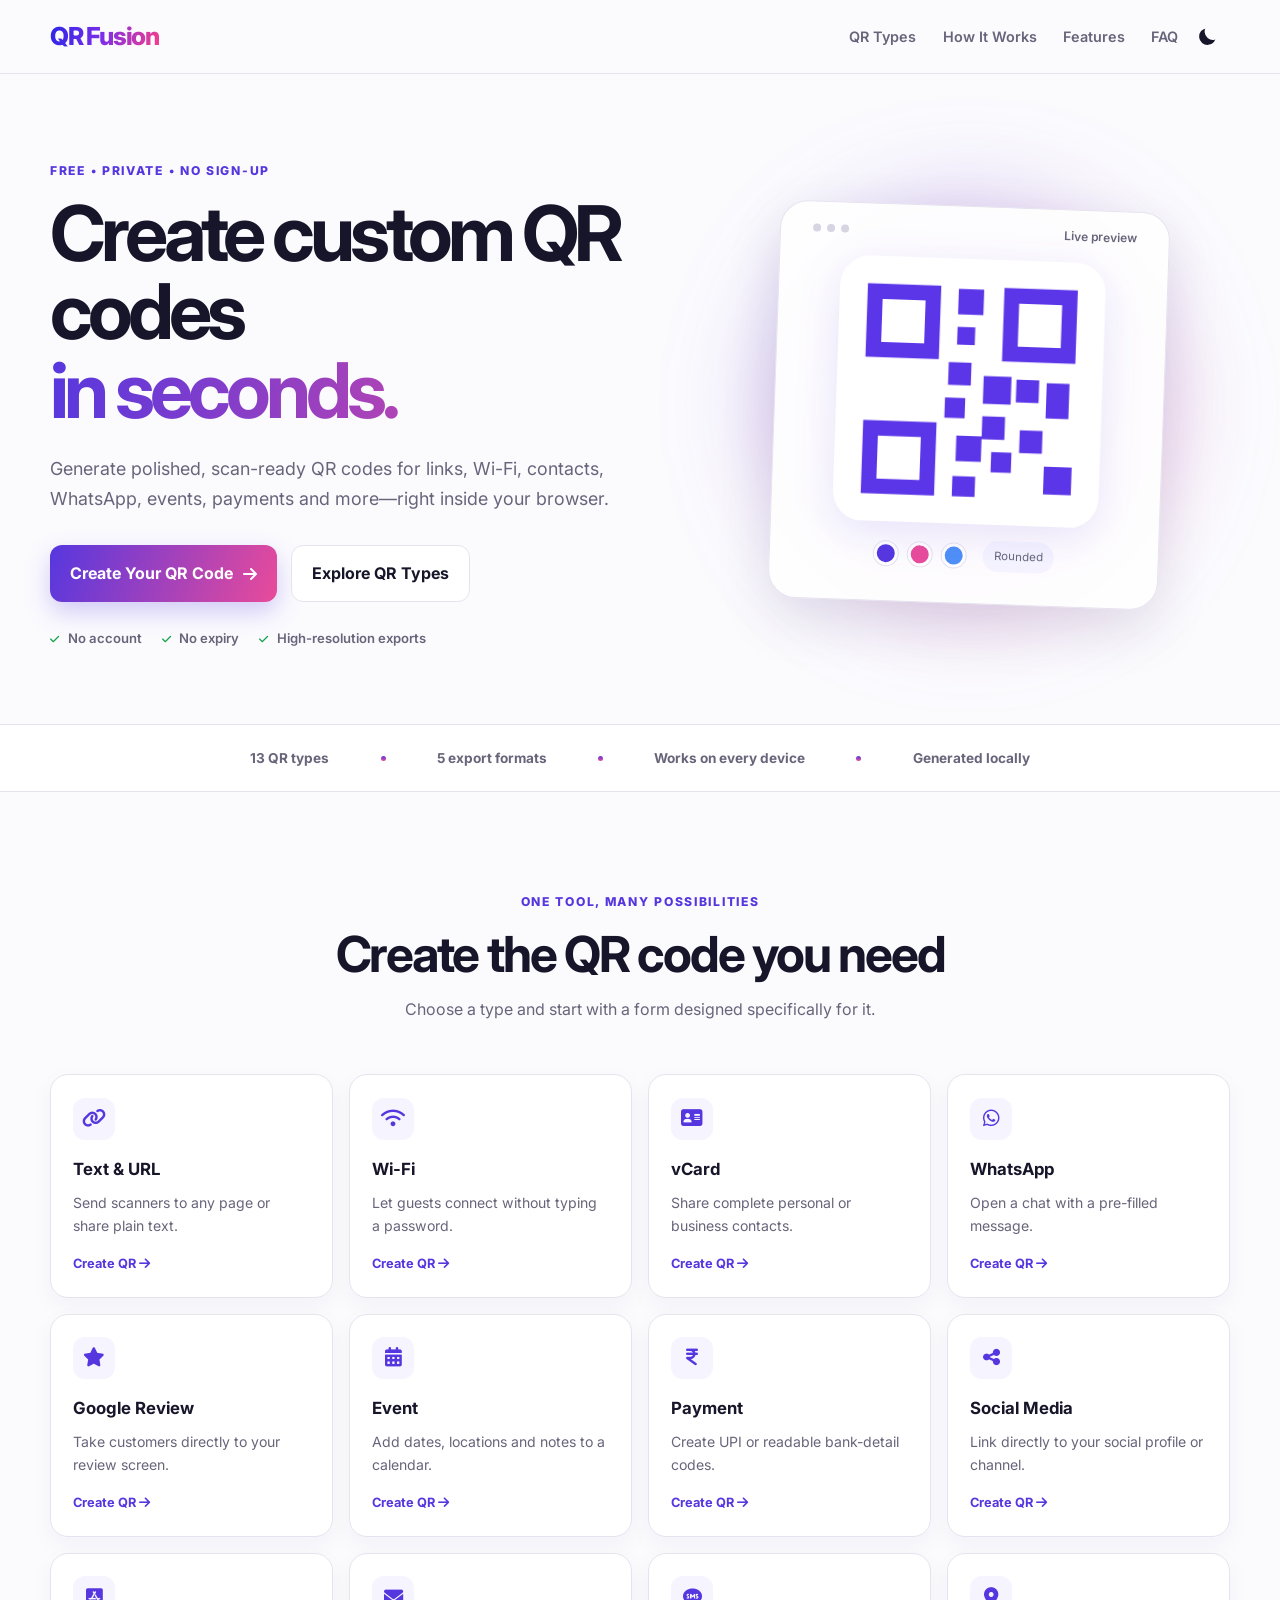
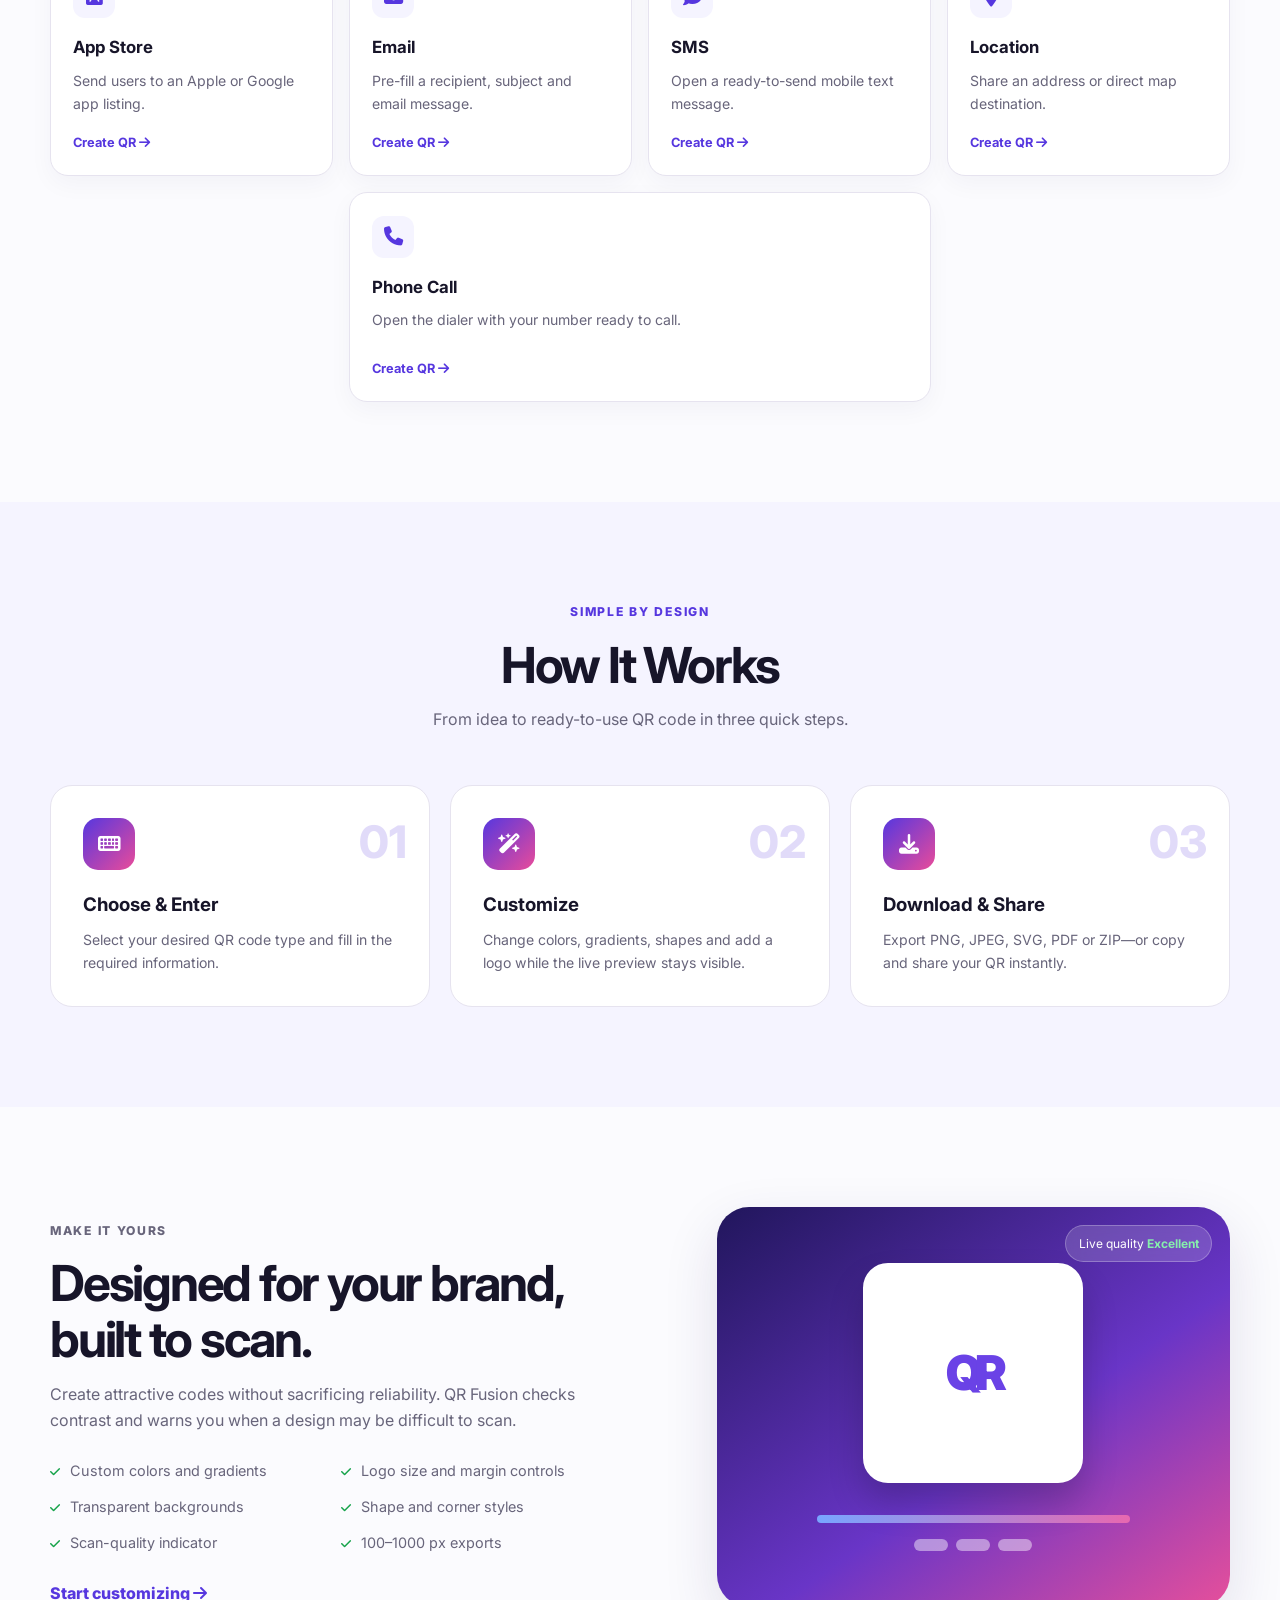
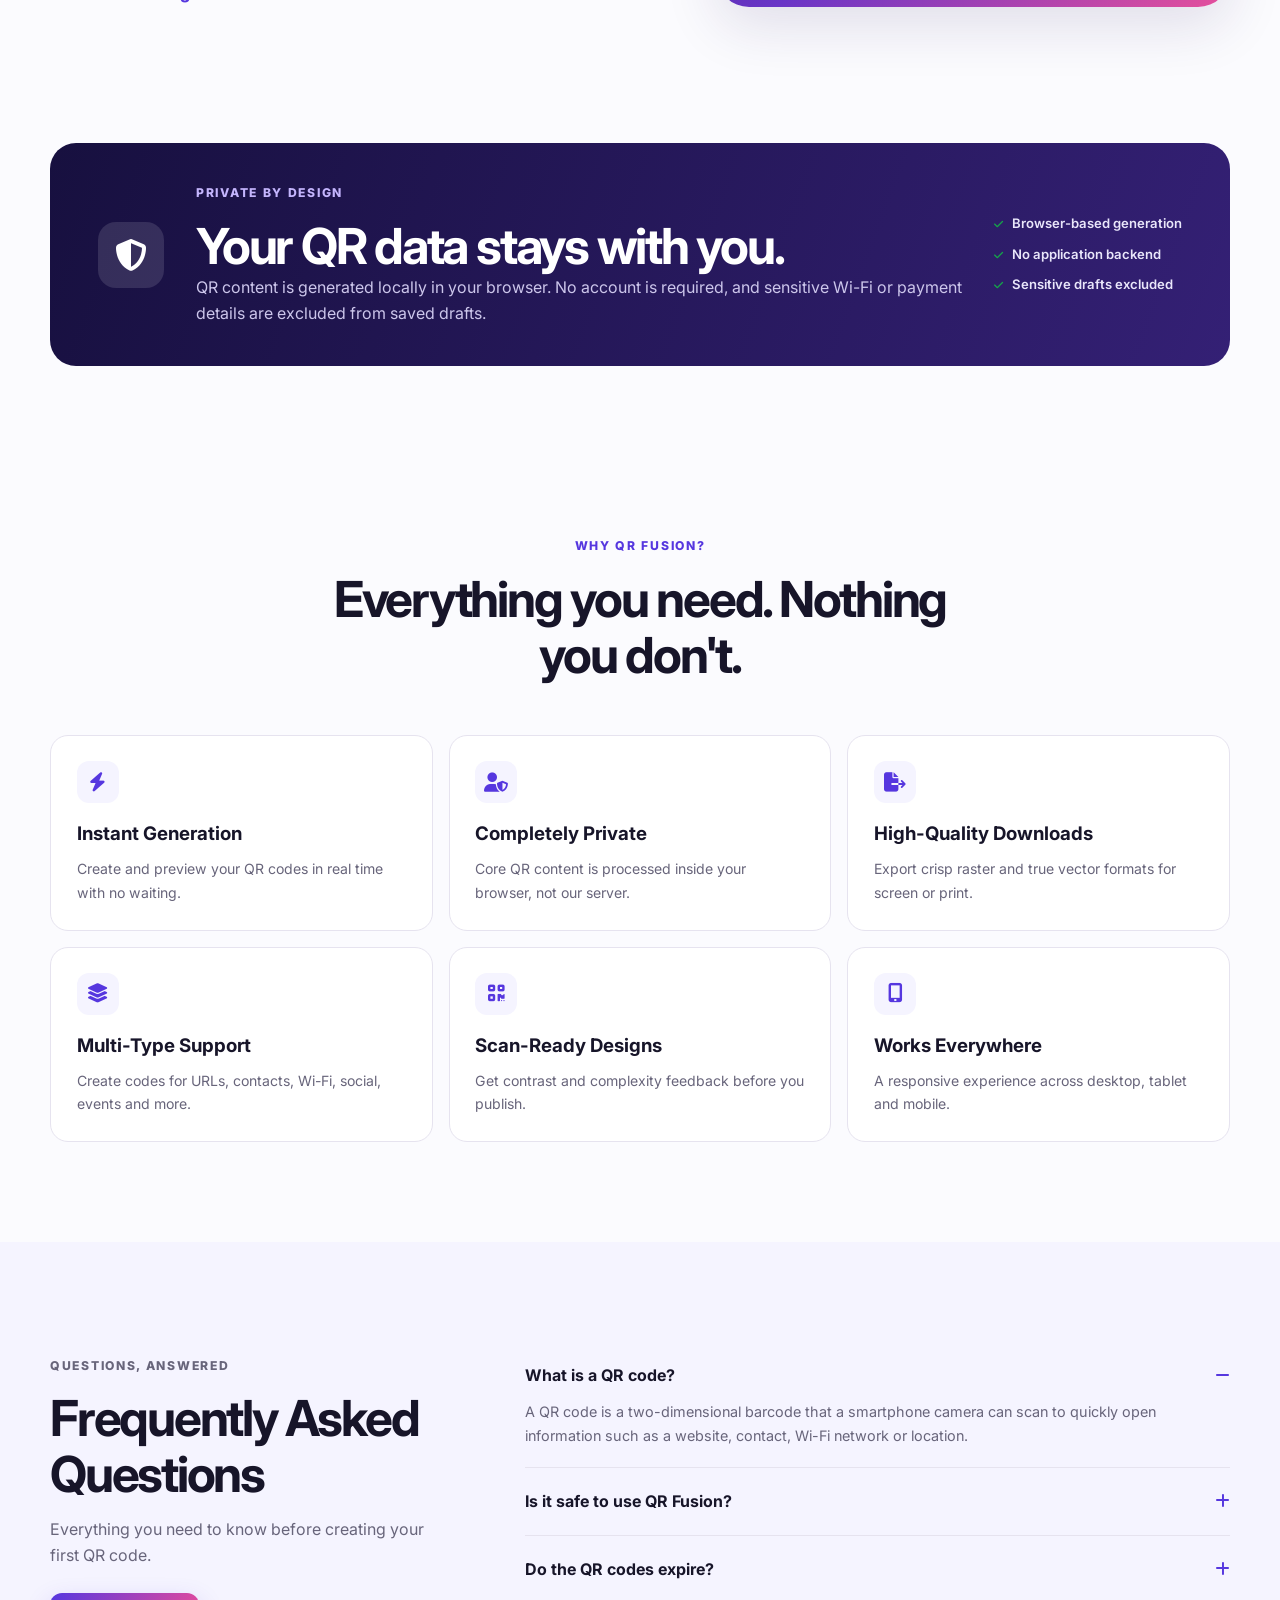
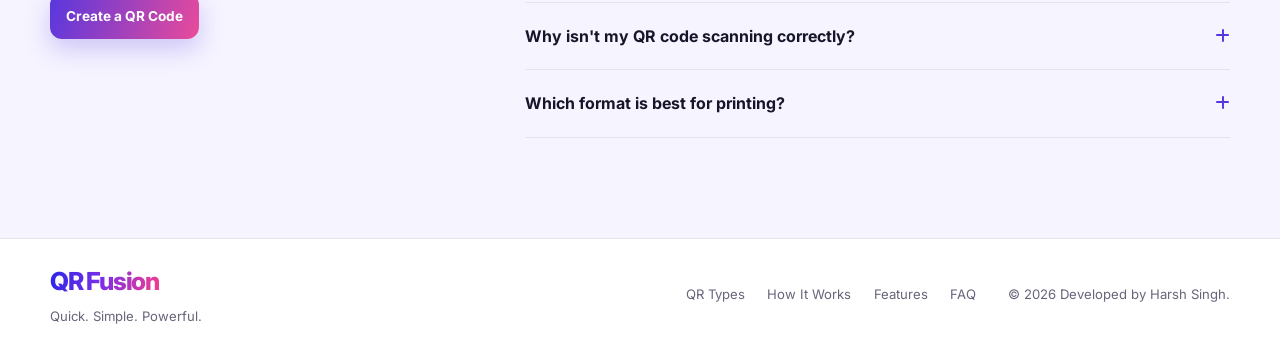
==== commit cd0ea9f0: "feat: improve mobile QR workflow and draggable preview" ====
--- a/index.html
+++ b/index.html
@@ -19,7 +19,7 @@
     <link rel="preconnect" href="https://fonts.gstatic.com" crossorigin />
     <link href="https://fonts.googleapis.com/css2?family=Inter:wght@400;500;600;700;800&display=swap" rel="stylesheet" />
     <link rel="stylesheet" href="https://cdnjs.cloudflare.com/ajax/libs/font-awesome/6.5.1/css/all.min.css" />
-    <link rel="stylesheet" href="/css/landing.css?v=27" />
+    <link rel="stylesheet" href="/css/landing.css?v=29" />
     <script type="application/ld+json">
       {"@context":"https://schema.org","@type":"WebApplication","name":"QR Fusion","url":"https://qrfusion.netlify.app/","applicationCategory":"UtilitiesApplication","operatingSystem":"Any","offers":{"@type":"Offer","price":"0","priceCurrency":"USD"},"description":"A private, browser-based custom QR code generator."}
     </script>
@@ -27,12 +27,13 @@
   <body>
     <header class="site-header">
       <a class="brand" href="/" aria-label="QR Fusion home">QR <span>Fusion</span></a>
-      <button class="menu-toggle" id="menu-toggle" aria-label="Open navigation" aria-expanded="false"><span></span><span></span><span></span></button>
-      <nav class="site-nav" id="site-nav" aria-label="Primary navigation">
-        <a href="#qr-types">QR Types</a>
-        <a href="#how-it-works">How It Works</a>
-        <a href="#features">Features</a>
-        <a href="#faq">FAQ</a>
+      <div class="header-actions">
+        <nav class="site-nav" id="site-nav" aria-label="Primary navigation">
+          <a href="#qr-types">QR Types</a>
+          <a href="#how-it-works">How It Works</a>
+          <a href="#features">Features</a>
+          <a href="#faq">FAQ</a>
+        </nav>
         <label for="landing-theme-toggle" class="landing-theme-toggle" title="Toggle theme">
           <input type="checkbox" id="landing-theme-toggle" aria-label="Toggle dark theme" />
           <svg width="18" height="18" viewBox="0 0 20 20" fill="currentColor" aria-hidden="true">
@@ -43,7 +44,8 @@
             </g>
           </svg>
         </label>
-      </nav>
+        <button class="menu-toggle" id="menu-toggle" aria-label="Open navigation" aria-expanded="false"><i class="fa-solid fa-bars" aria-hidden="true"></i></button>
+      </div>
     </header>
 
     <main>
@@ -53,10 +55,10 @@
           <h1>Create custom QR codes <span>in seconds.</span></h1>
           <p class="hero-text">Generate polished, scan-ready QR codes for links, Wi-Fi, contacts, WhatsApp, events, payments and more—right inside your browser.</p>
           <div class="hero-actions">
-            <a class="primary-button" href="/create">Create Your QR Code <span>→</span></a>
+            <a class="primary-button" href="/create">Create Your QR Code <i class="fa-solid fa-arrow-right" aria-hidden="true"></i></a>
             <a class="secondary-button" href="#qr-types">Explore QR Types</a>
           </div>
-          <div class="trust-row"><span>✓ No account</span><span>✓ No expiry</span><span>✓ High-resolution exports</span></div>
+          <div class="trust-row"><span><i class="fa-solid fa-check" aria-hidden="true"></i> No account</span><span><i class="fa-solid fa-check" aria-hidden="true"></i> No expiry</span><span><i class="fa-solid fa-check" aria-hidden="true"></i> High-resolution exports</span></div>
         </div>
         <div class="hero-visual" aria-label="Example customized QR code">
           <div class="visual-glow"></div>
@@ -78,19 +80,19 @@
       <section class="content-section section-shell" id="qr-types">
         <div class="section-heading"><p class="eyebrow">ONE TOOL, MANY POSSIBILITIES</p><h2>Create the QR code you need</h2><p>Choose a type and start with a form designed specifically for it.</p></div>
         <div class="type-grid">
-          <a href="/text"><b><i class="fa-solid fa-link"></i></b><h3>Text & URL</h3><p>Send scanners to any page or share plain text.</p><span>Create QR →</span></a>
-          <a href="/wifi"><b><i class="fa-solid fa-wifi"></i></b><h3>Wi-Fi</h3><p>Let guests connect without typing a password.</p><span>Create QR →</span></a>
-          <a href="/vcard"><b><i class="fa-solid fa-address-card"></i></b><h3>vCard</h3><p>Share complete personal or business contacts.</p><span>Create QR →</span></a>
-          <a href="/whatsapp"><b><i class="fa-brands fa-whatsapp"></i></b><h3>WhatsApp</h3><p>Open a chat with a pre-filled message.</p><span>Create QR →</span></a>
-          <a href="/google-review"><b><i class="fa-solid fa-star"></i></b><h3>Google Review</h3><p>Take customers directly to your review screen.</p><span>Create QR →</span></a>
-          <a href="/event"><b><i class="fa-solid fa-calendar-days"></i></b><h3>Event</h3><p>Add dates, locations and notes to a calendar.</p><span>Create QR →</span></a>
-          <a href="/payment"><b><i class="fa-solid fa-indian-rupee-sign"></i></b><h3>Payment</h3><p>Create UPI or readable bank-detail codes.</p><span>Create QR →</span></a>
-          <a href="/social"><b><i class="fa-solid fa-share-nodes"></i></b><h3>Social Media</h3><p>Link directly to your social profile or channel.</p><span>Create QR →</span></a>
-          <a href="/app-store"><b><i class="fa-brands fa-app-store-ios"></i></b><h3>App Store</h3><p>Send users to an Apple or Google app listing.</p><span>Create QR →</span></a>
-          <a href="/email"><b><i class="fa-solid fa-envelope"></i></b><h3>Email</h3><p>Pre-fill a recipient, subject and email message.</p><span>Create QR →</span></a>
-          <a href="/sms"><b><i class="fa-solid fa-comment-sms"></i></b><h3>SMS</h3><p>Open a ready-to-send mobile text message.</p><span>Create QR →</span></a>
-          <a href="/location"><b><i class="fa-solid fa-location-dot"></i></b><h3>Location</h3><p>Share an address or direct map destination.</p><span>Create QR →</span></a>
-          <a href="/phone"><b><i class="fa-solid fa-phone"></i></b><h3>Phone Call</h3><p>Open the dialer with your number ready to call.</p><span>Create QR →</span></a>
+          <a href="/text"><b><i class="fa-solid fa-link"></i></b><h3>Text & URL</h3><p>Send scanners to any page or share plain text.</p><span>Create QR <i class="fa-solid fa-arrow-right" aria-hidden="true"></i></span></a>
+          <a href="/wifi"><b><i class="fa-solid fa-wifi"></i></b><h3>Wi-Fi</h3><p>Let guests connect without typing a password.</p><span>Create QR <i class="fa-solid fa-arrow-right" aria-hidden="true"></i></span></a>
+          <a href="/vcard"><b><i class="fa-solid fa-address-card"></i></b><h3>vCard</h3><p>Share complete personal or business contacts.</p><span>Create QR <i class="fa-solid fa-arrow-right" aria-hidden="true"></i></span></a>
+          <a href="/whatsapp"><b><i class="fa-brands fa-whatsapp"></i></b><h3>WhatsApp</h3><p>Open a chat with a pre-filled message.</p><span>Create QR <i class="fa-solid fa-arrow-right" aria-hidden="true"></i></span></a>
+          <a href="/google-review"><b><i class="fa-solid fa-star"></i></b><h3>Google Review</h3><p>Take customers directly to your review screen.</p><span>Create QR <i class="fa-solid fa-arrow-right" aria-hidden="true"></i></span></a>
+          <a href="/event"><b><i class="fa-solid fa-calendar-days"></i></b><h3>Event</h3><p>Add dates, locations and notes to a calendar.</p><span>Create QR <i class="fa-solid fa-arrow-right" aria-hidden="true"></i></span></a>
+          <a href="/payment"><b><i class="fa-solid fa-indian-rupee-sign"></i></b><h3>Payment</h3><p>Create UPI or readable bank-detail codes.</p><span>Create QR <i class="fa-solid fa-arrow-right" aria-hidden="true"></i></span></a>
+          <a href="/social"><b><i class="fa-solid fa-share-nodes"></i></b><h3>Social Media</h3><p>Link directly to your social profile or channel.</p><span>Create QR <i class="fa-solid fa-arrow-right" aria-hidden="true"></i></span></a>
+          <a href="/app-store"><b><i class="fa-brands fa-app-store-ios"></i></b><h3>App Store</h3><p>Send users to an Apple or Google app listing.</p><span>Create QR <i class="fa-solid fa-arrow-right" aria-hidden="true"></i></span></a>
+          <a href="/email"><b><i class="fa-solid fa-envelope"></i></b><h3>Email</h3><p>Pre-fill a recipient, subject and email message.</p><span>Create QR <i class="fa-solid fa-arrow-right" aria-hidden="true"></i></span></a>
+          <a href="/sms"><b><i class="fa-solid fa-comment-sms"></i></b><h3>SMS</h3><p>Open a ready-to-send mobile text message.</p><span>Create QR <i class="fa-solid fa-arrow-right" aria-hidden="true"></i></span></a>
+          <a href="/location"><b><i class="fa-solid fa-location-dot"></i></b><h3>Location</h3><p>Share an address or direct map destination.</p><span>Create QR <i class="fa-solid fa-arrow-right" aria-hidden="true"></i></span></a>
+          <a href="/phone"><b><i class="fa-solid fa-phone"></i></b><h3>Phone Call</h3><p>Open the dialer with your number ready to call.</p><span>Create QR <i class="fa-solid fa-arrow-right" aria-hidden="true"></i></span></a>
         </div>
       </section>
 
@@ -107,14 +109,14 @@
 
       <section class="content-section section-shell showcase" id="features">
         <div class="showcase-copy"><p class="eyebrow">MAKE IT YOURS</p><h2>Designed for your brand, built to scan.</h2><p>Create attractive codes without sacrificing reliability. QR Fusion checks contrast and warns you when a design may be difficult to scan.</p>
-          <ul><li>Custom colors and gradients</li><li>Logo size and margin controls</li><li>Transparent backgrounds</li><li>Shape and corner styles</li><li>Scan-quality indicator</li><li>100–1000 px exports</li></ul>
-          <a class="text-link" href="/create">Start customizing →</a>
+          <ul><li><i class="fa-solid fa-check" aria-hidden="true"></i> Custom colors and gradients</li><li><i class="fa-solid fa-check" aria-hidden="true"></i> Logo size and margin controls</li><li><i class="fa-solid fa-check" aria-hidden="true"></i> Transparent backgrounds</li><li><i class="fa-solid fa-check" aria-hidden="true"></i> Shape and corner styles</li><li><i class="fa-solid fa-check" aria-hidden="true"></i> Scan-quality indicator</li><li><i class="fa-solid fa-check" aria-hidden="true"></i> 100–1000 px exports</li></ul>
+          <a class="text-link" href="/create">Start customizing <i class="fa-solid fa-arrow-right" aria-hidden="true"></i></a>
         </div>
         <div class="feature-preview"><div class="preview-chip">Live quality <strong>Excellent</strong></div><div class="mini-code">QR</div><div class="gradient-track"></div><div class="feature-controls"><span></span><span></span><span></span></div></div>
       </section>
 
       <section class="privacy-section">
-        <div class="section-shell privacy-card"><div class="privacy-icon"><i class="fa-solid fa-shield-halved"></i></div><div><p class="eyebrow">PRIVATE BY DESIGN</p><h2>Your QR data stays with you.</h2><p>QR content is generated locally in your browser. No account is required, and sensitive Wi-Fi or payment details are excluded from saved drafts.</p></div><div class="privacy-points"><span>✓ Browser-based generation</span><span>✓ No application backend</span><span>✓ Sensitive drafts excluded</span></div></div>
+        <div class="section-shell privacy-card"><div class="privacy-icon"><i class="fa-solid fa-shield-halved"></i></div><div><p class="eyebrow">PRIVATE BY DESIGN</p><h2>Your QR data stays with you.</h2><p>QR content is generated locally in your browser. No account is required, and sensitive Wi-Fi or payment details are excluded from saved drafts.</p></div><div class="privacy-points"><span><i class="fa-solid fa-check" aria-hidden="true"></i> Browser-based generation</span><span><i class="fa-solid fa-check" aria-hidden="true"></i> No application backend</span><span><i class="fa-solid fa-check" aria-hidden="true"></i> Sensitive drafts excluded</span></div></div>
       </section>
 
       <section class="content-section section-shell">
@@ -145,6 +147,6 @@
 
     <footer class="site-footer"><div class="footer-inner"><div><a class="brand footer-brand" href="/">QR <span>Fusion</span></a><p>Quick. Simple. Powerful.</p></div><div class="footer-links"><a href="#qr-types">QR Types</a><a href="#how-it-works">How It Works</a><a href="#features">Features</a><a href="#faq">FAQ</a></div><p>© <span id="current-year"></span> Developed by <a href="https://harsh-hsy.netlify.app/" target="_blank" rel="noopener noreferrer">Harsh Singh</a>.</p></div></footer>
 
-    <script src="/js/pages/landing.js"></script>
+    <script src="/js/pages/landing.js?v=29"></script>
   </body>
 </html>
--- a/css/landing.css
+++ b/css/landing.css
@@ -43,6 +43,7 @@
   letter-spacing: -0.05em;
 }
 .brand span { color: inherit; }
+.header-actions { margin-left: auto; display: flex; align-items: center; gap: .35rem; }
 .site-nav { display: flex; align-items: center; gap: 1.65rem; color: var(--muted); font-size: 0.9rem; font-weight: 600; }
 .site-nav > a:not(.nav-cta):hover { color: var(--primary); }
 .landing-theme-toggle { position: relative; width: 46px; height: 46px; display: grid; place-items: center; color: var(--text); background: transparent; border: 0; border-radius: 50%; cursor: pointer; }
@@ -59,8 +60,8 @@
 .nav-cta { padding: 0.65rem 1rem; }
 .primary-button { padding: 0.9rem 1.25rem; }
 .primary-button:hover, .nav-cta:hover { transform: translateY(-2px); box-shadow: 0 14px 30px rgba(86, 55, 223, 0.34); }
-.menu-toggle { display: none; width: 42px; height: 42px; padding: 10px; border: 1px solid var(--border); border-radius: 10px; background: var(--surface); }
-.menu-toggle span { display: block; height: 2px; margin: 5px 0; background: var(--text); }
+.menu-toggle { display: none; width: 42px; height: 42px; padding: 0; align-items: center; justify-content: center; color: var(--text); border: 1px solid var(--border); border-radius: 10px; background: var(--surface); }
+.menu-toggle i { font-size: 1.1rem; line-height: 1; }
 
 .hero { min-height: 650px; padding-block: 82px 70px; display: grid; grid-template-columns: 1.05fr 0.95fr; align-items: center; gap: 5rem; }
 .eyebrow { margin-bottom: 0.9rem; color: var(--primary); font-size: 0.76rem; font-weight: 800; letter-spacing: 0.14em; }
@@ -105,7 +106,7 @@
 .steps-grid h3 { margin-top: 1.25rem; }
 .showcase { display: grid; grid-template-columns: 1fr 0.9fr; align-items: center; gap: 6rem; }
 .showcase-copy ul { margin: 1.6rem 0; display: grid; grid-template-columns: 1fr 1fr; gap: 0.75rem; list-style: none; color: var(--muted); font-size: 0.9rem; }
-.showcase-copy li::before { content: "✓"; margin-right: 0.55rem; color: #16a34a; font-weight: 800; }
+.showcase-copy li > i, .trust-row i, .privacy-points i { margin-right: 0.35rem; color: #16a34a; font-size: .8em; }
 .text-link { color: var(--primary); font-weight: 800; }
 .feature-preview { position: relative; min-height: 400px; padding: 3rem; display: grid; place-items: center; background: linear-gradient(145deg, #21165c, #6935c7 58%, #e64f9b); border-radius: 32px; box-shadow: var(--shadow); }
 .mini-code { width: 220px; aspect-ratio: 1; display: grid; place-items: center; color: #6a42e6; background: white; border: 20px solid white; border-radius: 25px; font-size: 3rem; font-weight: 900; letter-spacing: -0.15em; box-shadow: 0 20px 35px rgba(0,0,0,.2); }
@@ -125,8 +126,8 @@
 .primary-button.compact { margin-top: 1.5rem; padding: .75rem 1rem; font-size: .85rem; }
 .faq-list details { padding: 1.25rem 0; border-bottom: 1px solid var(--border); }
 .faq-list summary { position: relative; padding-right: 2rem; font-weight: 700; cursor: pointer; list-style: none; }
-.faq-list summary::after { content: "+"; position: absolute; right: 0; color: var(--primary); font-size: 1.25rem; }
-.faq-list details[open] summary::after { content: "−"; }
+.faq-list summary::after { content: "\2b"; position: absolute; right: 0; color: var(--primary); font-family: "Font Awesome 6 Free"; font-size: 1rem; font-weight: 900; }
+.faq-list details[open] summary::after { content: "\f068"; }
 .faq-list details p { padding-top: .7rem; color: var(--muted); font-size: .9rem; }
 .final-cta { margin-block: 90px; padding: 3.5rem; display: flex; align-items: center; justify-content: space-between; gap: 2rem; color: white; background: linear-gradient(115deg, var(--primary), #7c3aed 55%, var(--pink)); border-radius: 28px; }
 .final-cta .eyebrow, .final-cta p { color: #ede9fe; }.primary-button.light { color: var(--primary); background: white; box-shadow: none; white-space: nowrap; }
@@ -136,9 +137,9 @@
 
 @media (max-width: 980px) {
   .site-header { padding-inline: 24px; }
-  .menu-toggle { display: block; cursor: pointer; }
-  .site-nav { position: absolute; top: calc(100% + 1px); left: 0; right: 0; padding: 1.25rem 24px; display: none; flex-direction: column; align-items: stretch; gap: .5rem; background: var(--surface); border-bottom: 1px solid var(--border); box-shadow: var(--shadow); }
-  .site-nav.open { display: flex; }.site-nav a { padding: .7rem; }.landing-theme-toggle { position: absolute; right: 24px; bottom: 1.55rem; }
+  .menu-toggle { display: flex; cursor: pointer; }
+  .site-nav { position: absolute; top: calc(100% + 1px); left: 0; right: 0; padding: 1.25rem 24px; display: none; flex-direction: column; align-items: center; gap: .5rem; text-align: center; background: var(--surface); border-bottom: 1px solid var(--border); box-shadow: var(--shadow); }
+  .site-nav.open { display: flex; }.site-nav a { width: 100%; padding: .7rem; text-align: center; }
   .hero { grid-template-columns: 1fr 0.8fr; gap: 2rem; }.type-grid { grid-template-columns: repeat(2, 1fr); }.type-grid a:last-child { grid-column: 1 / -1; }.showcase { gap: 3rem; }
   .privacy-card { grid-template-columns: auto 1fr; }.privacy-points { grid-column: 2; }.faq-layout { gap: 3rem; }
   .footer-inner { grid-template-columns: 1fr auto; }.footer-inner > p { grid-column: 1 / -1; }
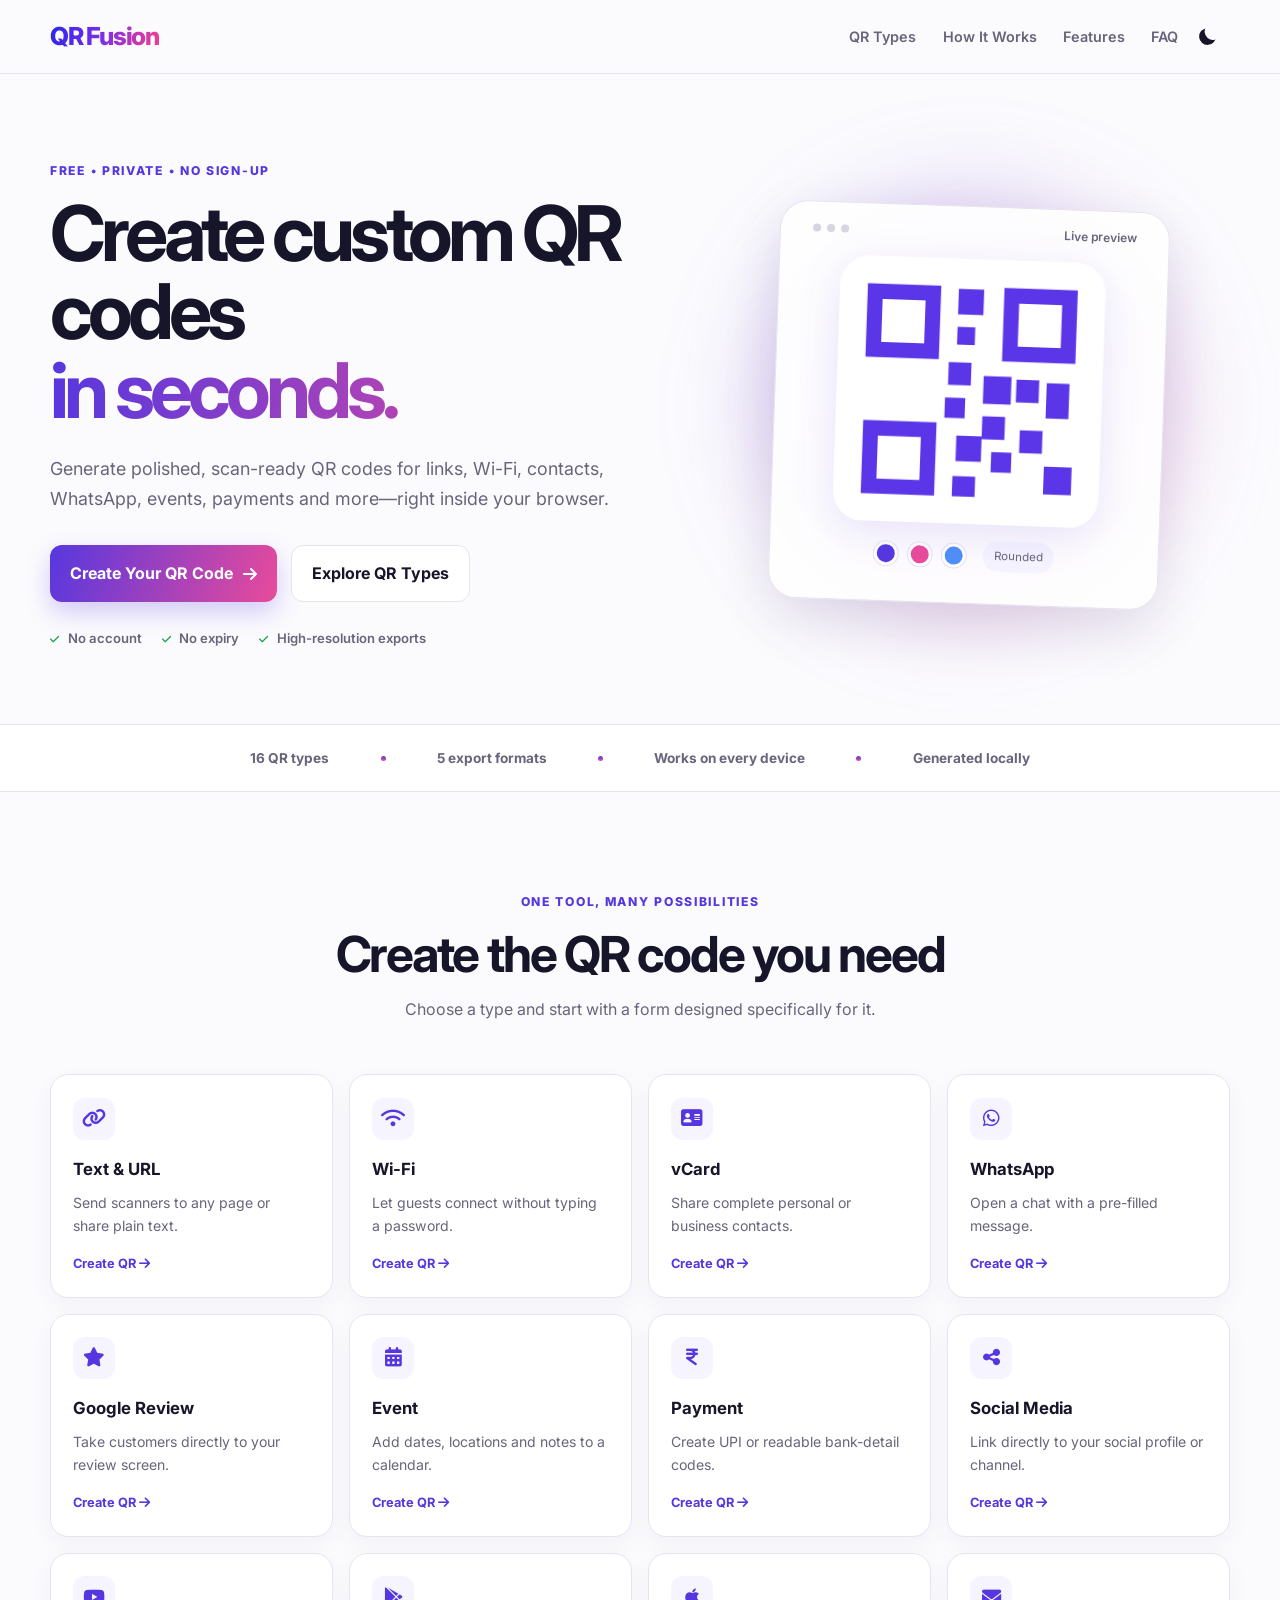
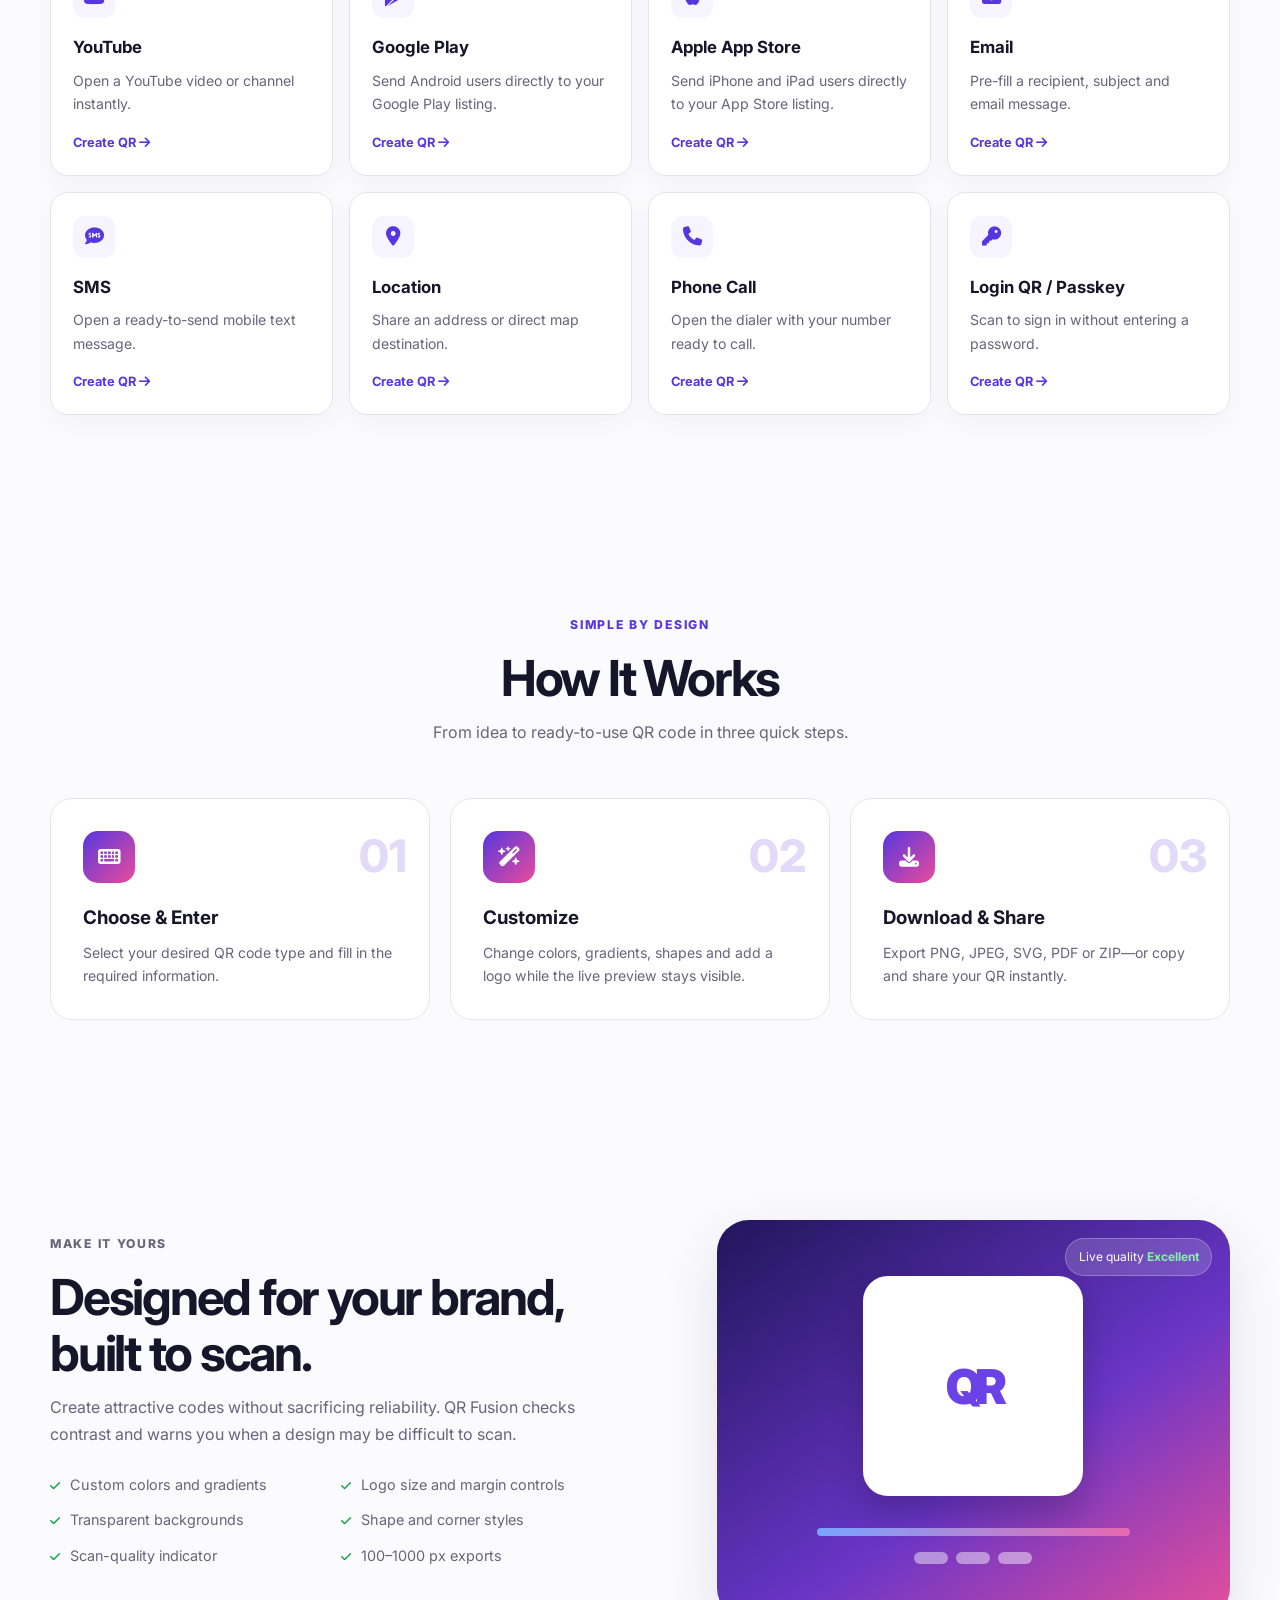
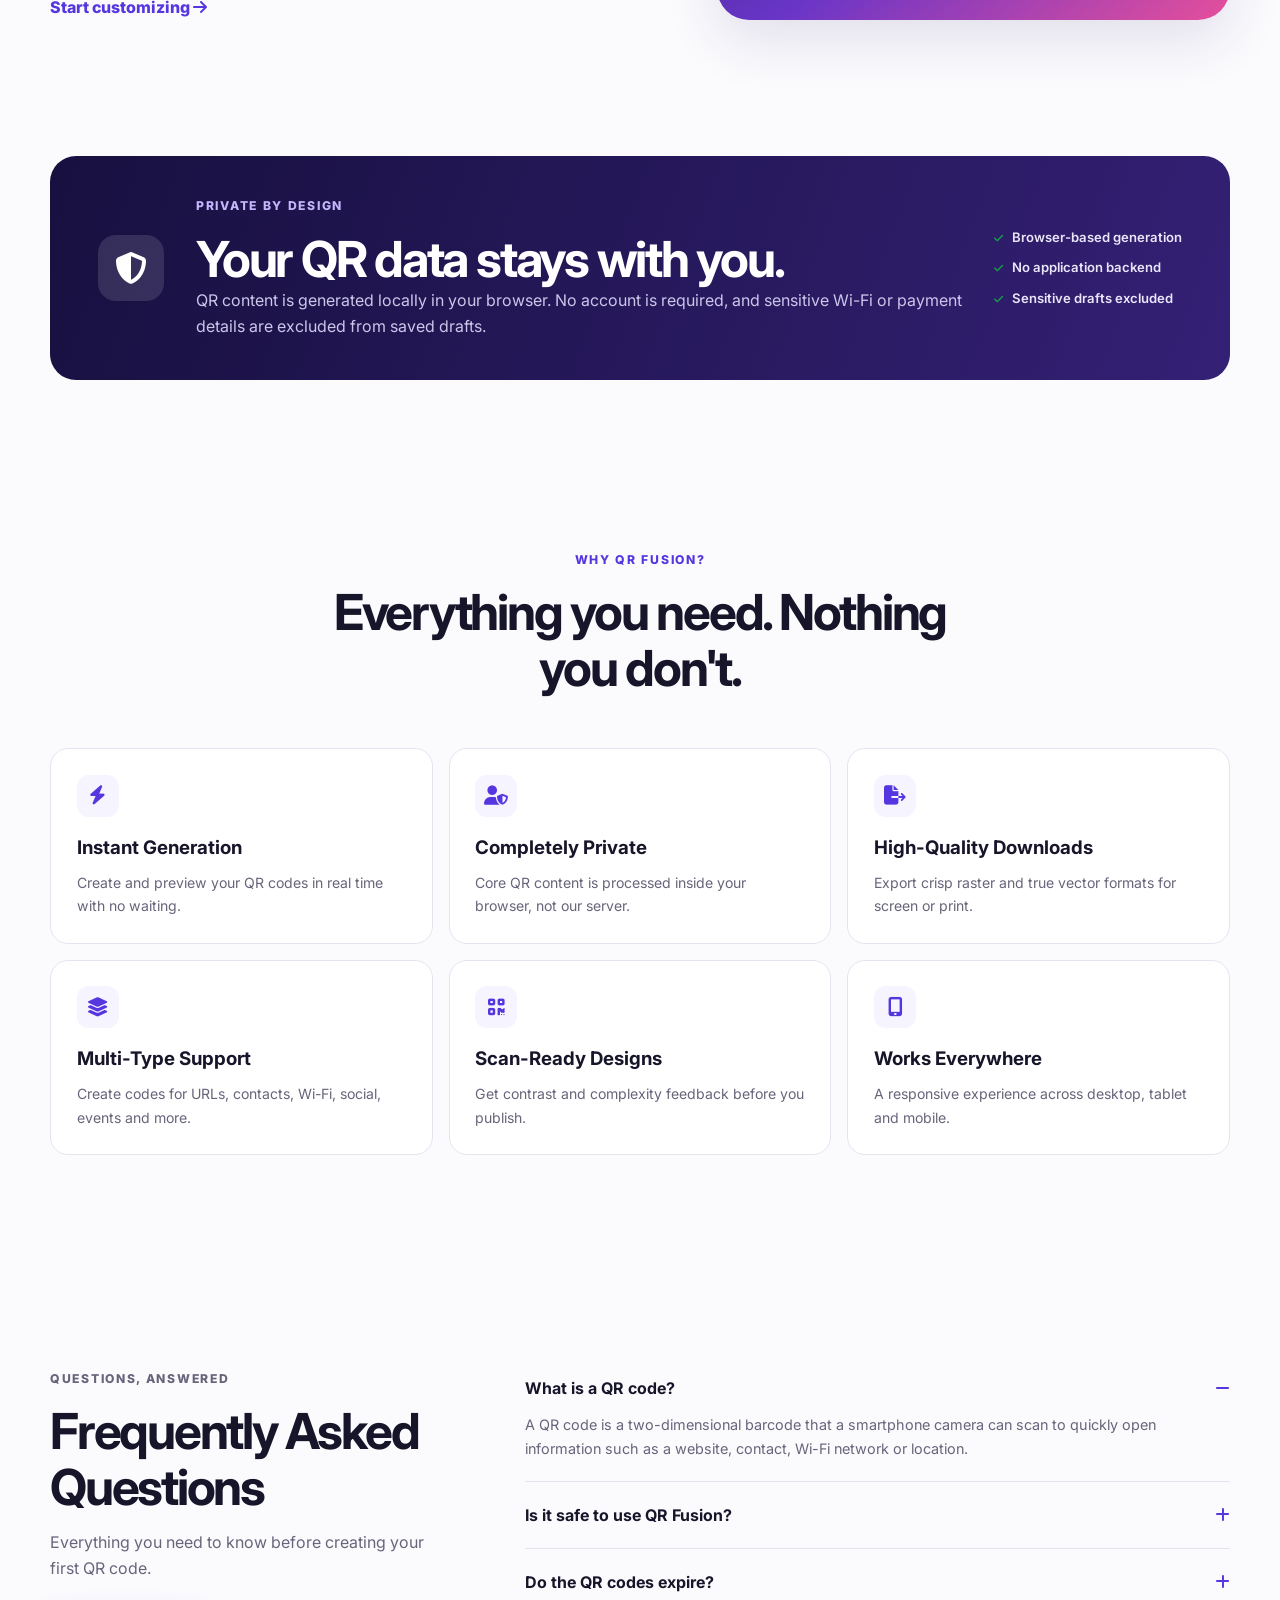
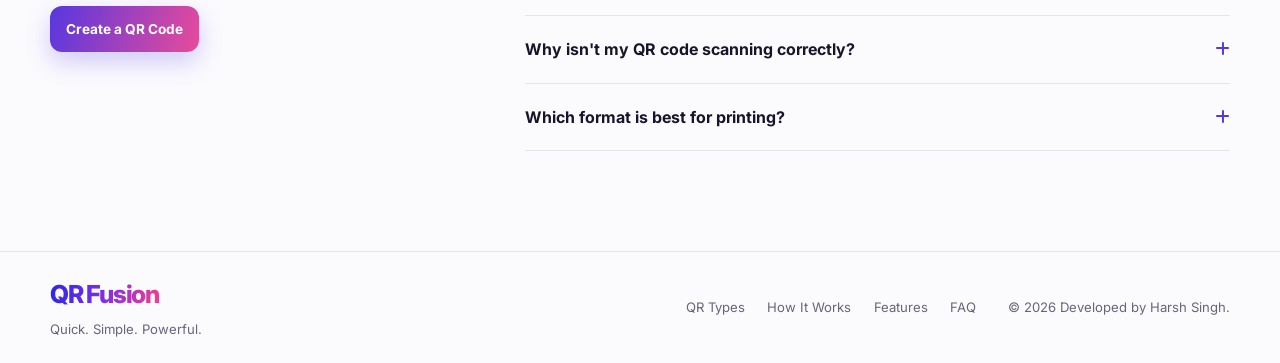
==== commit 9a9d2719: "feat: add new QR types and improve event time picker" ====
--- a/index.html
+++ b/index.html
@@ -19,7 +19,7 @@
     <link rel="preconnect" href="https://fonts.gstatic.com" crossorigin />
     <link href="https://fonts.googleapis.com/css2?family=Inter:wght@400;500;600;700;800&display=swap" rel="stylesheet" />
     <link rel="stylesheet" href="https://cdnjs.cloudflare.com/ajax/libs/font-awesome/6.5.1/css/all.min.css" />
-    <link rel="stylesheet" href="/css/landing.css?v=29" />
+    <link rel="stylesheet" href="/css/landing.css?v=31" />
     <script type="application/ld+json">
       {"@context":"https://schema.org","@type":"WebApplication","name":"QR Fusion","url":"https://qrfusion.netlify.app/","applicationCategory":"UtilitiesApplication","operatingSystem":"Any","offers":{"@type":"Offer","price":"0","priceCurrency":"USD"},"description":"A private, browser-based custom QR code generator."}
     </script>
@@ -74,7 +74,7 @@
       </section>
 
       <section class="trust-strip" aria-label="Product highlights">
-        <span>13 QR types</span><i></i><span>5 export formats</span><i></i><span>Works on every device</span><i></i><span>Generated locally</span>
+        <span>16 QR types</span><i></i><span>5 export formats</span><i></i><span>Works on every device</span><i></i><span>Generated locally</span>
       </section>
 
       <section class="content-section section-shell" id="qr-types">
@@ -88,15 +88,18 @@
           <a href="/event"><b><i class="fa-solid fa-calendar-days"></i></b><h3>Event</h3><p>Add dates, locations and notes to a calendar.</p><span>Create QR <i class="fa-solid fa-arrow-right" aria-hidden="true"></i></span></a>
           <a href="/payment"><b><i class="fa-solid fa-indian-rupee-sign"></i></b><h3>Payment</h3><p>Create UPI or readable bank-detail codes.</p><span>Create QR <i class="fa-solid fa-arrow-right" aria-hidden="true"></i></span></a>
           <a href="/social"><b><i class="fa-solid fa-share-nodes"></i></b><h3>Social Media</h3><p>Link directly to your social profile or channel.</p><span>Create QR <i class="fa-solid fa-arrow-right" aria-hidden="true"></i></span></a>
-          <a href="/app-store"><b><i class="fa-brands fa-app-store-ios"></i></b><h3>App Store</h3><p>Send users to an Apple or Google app listing.</p><span>Create QR <i class="fa-solid fa-arrow-right" aria-hidden="true"></i></span></a>
+          <a href="/youtube"><b><i class="fa-brands fa-youtube"></i></b><h3>YouTube</h3><p>Open a YouTube video or channel instantly.</p><span>Create QR <i class="fa-solid fa-arrow-right" aria-hidden="true"></i></span></a>
+          <a href="/app-store?platform=google"><b><i class="fa-brands fa-google-play"></i></b><h3>Google Play</h3><p>Send Android users directly to your Google Play listing.</p><span>Create QR <i class="fa-solid fa-arrow-right" aria-hidden="true"></i></span></a>
+          <a href="/app-store?platform=apple"><b><i class="fa-brands fa-apple"></i></b><h3>Apple App Store</h3><p>Send iPhone and iPad users directly to your App Store listing.</p><span>Create QR <i class="fa-solid fa-arrow-right" aria-hidden="true"></i></span></a>
           <a href="/email"><b><i class="fa-solid fa-envelope"></i></b><h3>Email</h3><p>Pre-fill a recipient, subject and email message.</p><span>Create QR <i class="fa-solid fa-arrow-right" aria-hidden="true"></i></span></a>
           <a href="/sms"><b><i class="fa-solid fa-comment-sms"></i></b><h3>SMS</h3><p>Open a ready-to-send mobile text message.</p><span>Create QR <i class="fa-solid fa-arrow-right" aria-hidden="true"></i></span></a>
           <a href="/location"><b><i class="fa-solid fa-location-dot"></i></b><h3>Location</h3><p>Share an address or direct map destination.</p><span>Create QR <i class="fa-solid fa-arrow-right" aria-hidden="true"></i></span></a>
           <a href="/phone"><b><i class="fa-solid fa-phone"></i></b><h3>Phone Call</h3><p>Open the dialer with your number ready to call.</p><span>Create QR <i class="fa-solid fa-arrow-right" aria-hidden="true"></i></span></a>
+          <a href="/login-qr"><b><i class="fa-solid fa-key"></i></b><h3>Login QR / Passkey</h3><p>Scan to sign in without entering a password.</p><span>Create QR <i class="fa-solid fa-arrow-right" aria-hidden="true"></i></span></a>
         </div>
       </section>
 
-      <section class="content-section tinted" id="how-it-works">
+      <section class="content-section" id="how-it-works">
         <div class="section-shell">
           <div class="section-heading"><p class="eyebrow">SIMPLE BY DESIGN</p><h2>How It Works</h2><p>From idea to ready-to-use QR code in three quick steps.</p></div>
           <div class="steps-grid">
@@ -131,7 +134,7 @@
         </div>
       </section>
 
-      <section class="content-section tinted" id="faq">
+      <section class="content-section" id="faq">
         <div class="section-shell faq-layout"><div><p class="eyebrow">QUESTIONS, ANSWERED</p><h2>Frequently Asked Questions</h2><p>Everything you need to know before creating your first QR code.</p><a class="primary-button compact" href="/create">Create a QR Code</a></div>
           <div class="faq-list">
             <details open><summary>What is a QR code?</summary><p>A QR code is a two-dimensional barcode that a smartphone camera can scan to quickly open information such as a website, contact, Wi-Fi network or location.</p></details>
@@ -147,6 +150,6 @@
 
     <footer class="site-footer"><div class="footer-inner"><div><a class="brand footer-brand" href="/">QR <span>Fusion</span></a><p>Quick. Simple. Powerful.</p></div><div class="footer-links"><a href="#qr-types">QR Types</a><a href="#how-it-works">How It Works</a><a href="#features">Features</a><a href="#faq">FAQ</a></div><p>© <span id="current-year"></span> Developed by <a href="https://harsh-hsy.netlify.app/" target="_blank" rel="noopener noreferrer">Harsh Singh</a>.</p></div></footer>
 
-    <script src="/js/pages/landing.js?v=29"></script>
+    <script src="/js/pages/landing.js?v=32"></script>
   </body>
 </html>
--- a/css/landing.css
+++ b/css/landing.css
@@ -93,7 +93,6 @@
 .section-heading > p:last-child, .showcase-copy > p, .faq-layout > div > p { margin-top: 0.85rem; color: var(--muted); }
 .type-grid { display: grid; grid-template-columns: repeat(4, 1fr); gap: 1rem; }
 .type-grid a { min-height: 210px; padding: 1.4rem; display: flex; flex-direction: column; background: var(--surface); border: 1px solid var(--border); border-radius: 18px; box-shadow: 0 8px 24px rgba(36,27,72,.04); transition: .25s ease; }
-.type-grid a:last-child { grid-column: 2 / span 2; }
 .type-grid a:hover { transform: translateY(-5px); border-color: color-mix(in srgb, var(--primary) 45%, var(--border)); box-shadow: var(--shadow); }
 .type-grid b, .benefit-grid b { width: 42px; height: 42px; display: grid; place-items: center; color: var(--primary); background: var(--surface-soft); border-radius: 12px; font-size: 1.2rem; }
 .type-grid h3 { margin-top: 1rem; font-size: 1.05rem; }
@@ -131,7 +130,7 @@
 .faq-list details p { padding-top: .7rem; color: var(--muted); font-size: .9rem; }
 .final-cta { margin-block: 90px; padding: 3.5rem; display: flex; align-items: center; justify-content: space-between; gap: 2rem; color: white; background: linear-gradient(115deg, var(--primary), #7c3aed 55%, var(--pink)); border-radius: 28px; }
 .final-cta .eyebrow, .final-cta p { color: #ede9fe; }.primary-button.light { color: var(--primary); background: white; box-shadow: none; white-space: nowrap; }
-.site-footer { padding: 1.4rem 0; background: var(--surface); border-top: 1px solid var(--border); }
+.site-footer { padding: 1.4rem 0; background: var(--bg); border-top: 1px solid var(--border); }
 .footer-inner { width: min(1180px, calc(100% - 40px)); margin: auto; display: grid; grid-template-columns: 1fr auto auto; align-items: center; gap: 2rem; color: var(--muted); font-size: .82rem; }
 .footer-brand { display: inline-block; margin-bottom: .25rem; }.footer-links { display: flex; gap: 1.4rem; }.site-footer a:hover { color: var(--primary); }
 
@@ -140,7 +139,7 @@
   .menu-toggle { display: flex; cursor: pointer; }
   .site-nav { position: absolute; top: calc(100% + 1px); left: 0; right: 0; padding: 1.25rem 24px; display: none; flex-direction: column; align-items: center; gap: .5rem; text-align: center; background: var(--surface); border-bottom: 1px solid var(--border); box-shadow: var(--shadow); }
   .site-nav.open { display: flex; }.site-nav a { width: 100%; padding: .7rem; text-align: center; }
-  .hero { grid-template-columns: 1fr 0.8fr; gap: 2rem; }.type-grid { grid-template-columns: repeat(2, 1fr); }.type-grid a:last-child { grid-column: 1 / -1; }.showcase { gap: 3rem; }
+  .hero { grid-template-columns: 1fr 0.8fr; gap: 2rem; }.type-grid { grid-template-columns: repeat(2, 1fr); }.showcase { gap: 3rem; }
   .privacy-card { grid-template-columns: auto 1fr; }.privacy-points { grid-column: 2; }.faq-layout { gap: 3rem; }
   .footer-inner { grid-template-columns: 1fr auto; }.footer-inner > p { grid-column: 1 / -1; }
 }
@@ -151,7 +150,7 @@
   .hero-copy { display: flex; flex-direction: column; align-items: center; }.hero h1 { font-size: clamp(2.7rem, 13vw, 4.3rem); }.hero-actions, .trust-row { justify-content: center; }
   .hero-visual { min-height: 390px; }.qr-demo-card { width: min(340px, 92%); }.visual-glow { width: 300px; }
   .trust-strip { overflow-x: auto; justify-content: flex-start; white-space: nowrap; padding-inline: 20px; }
-  .content-section { padding-block: 72px; }.type-grid, .steps-grid, .benefit-grid { grid-template-columns: 1fr; }.type-grid a { min-height: 175px; }.type-grid a:last-child { grid-column: auto; }
+  .content-section { padding-block: 72px; }.type-grid, .steps-grid, .benefit-grid { grid-template-columns: 1fr; }.type-grid a { min-height: 175px; }
   .showcase { grid-template-columns: 1fr; gap: 2.5rem; }.showcase-copy ul { grid-template-columns: 1fr; }.feature-preview { min-height: 340px; padding: 2rem; }.mini-code { width: 180px; }
   .privacy-card { padding: 2rem; grid-template-columns: 1fr; text-align: center; }.privacy-icon { margin: auto; }.privacy-points { grid-column: 1; align-items: center; }
   .faq-layout { grid-template-columns: 1fr; gap: 2.5rem; }.final-cta { margin-block: 60px; padding: 2.25rem 1.5rem; flex-direction: column; text-align: center; }
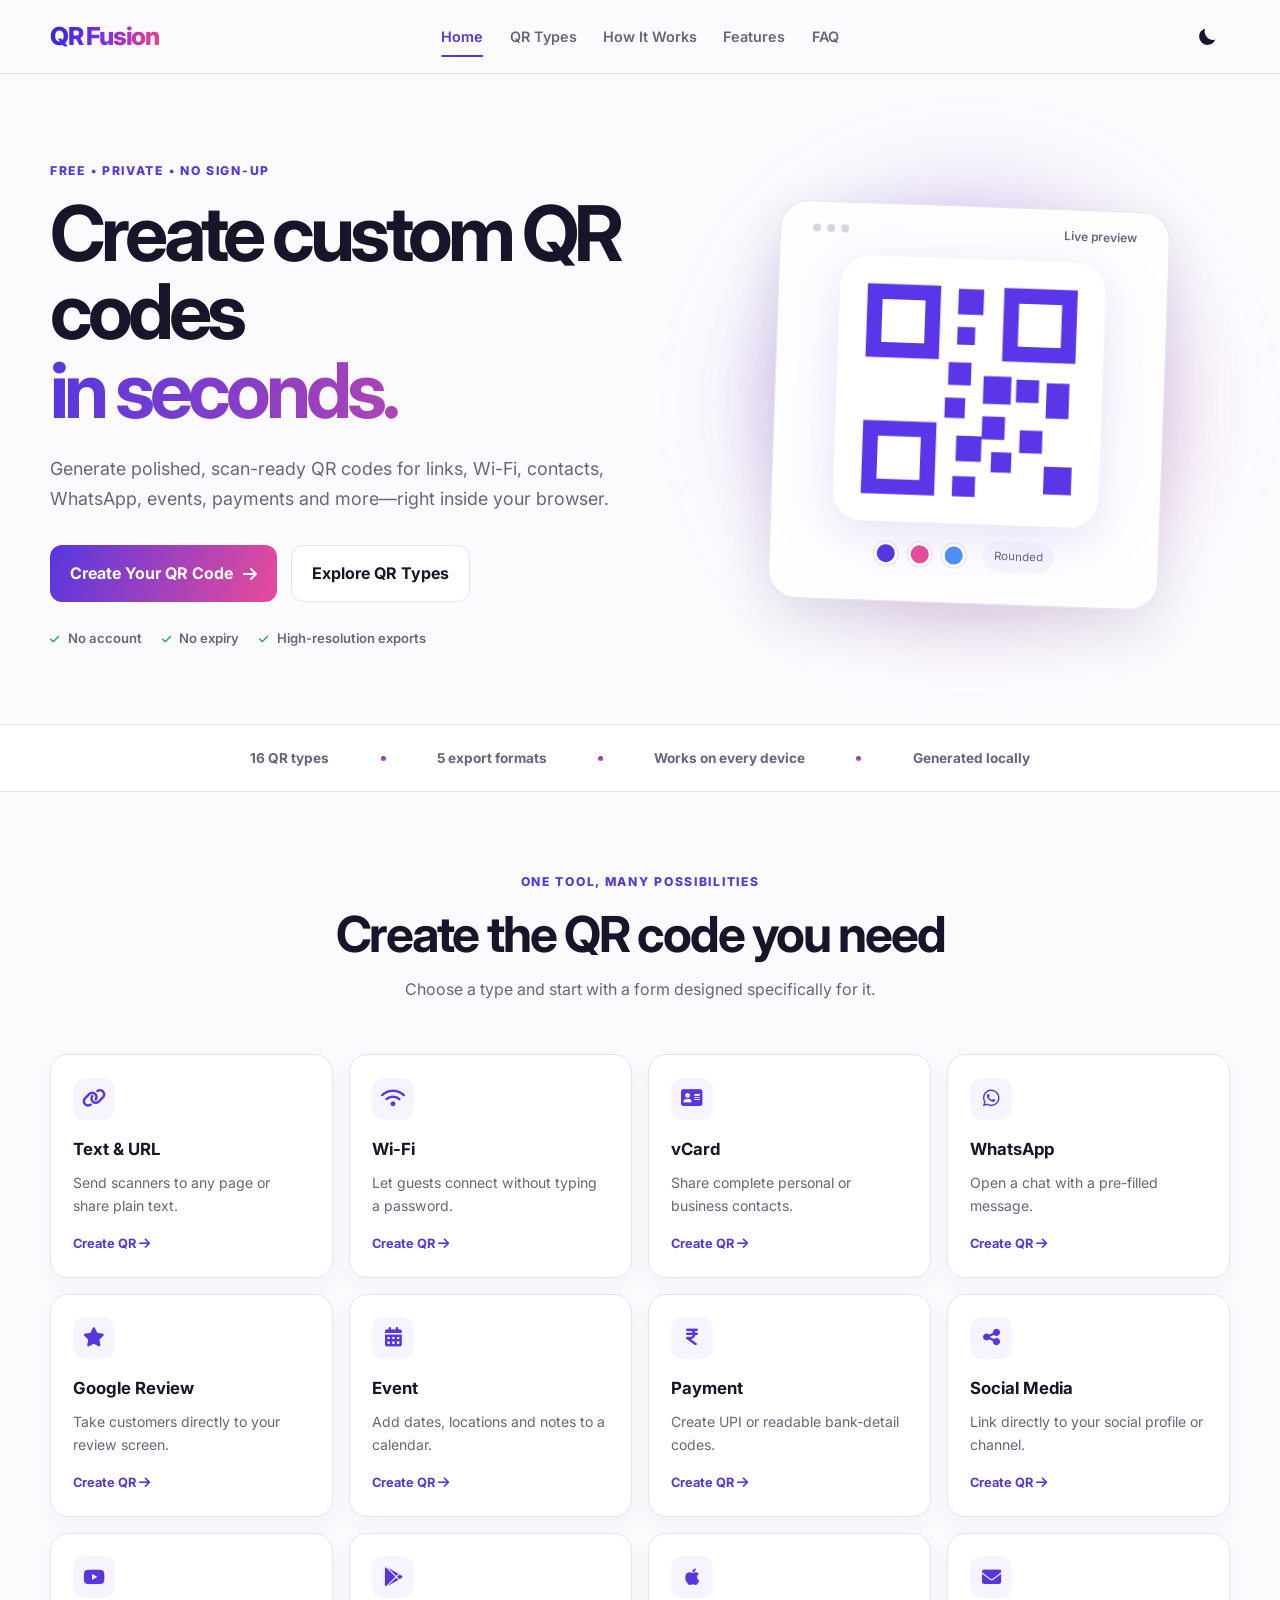
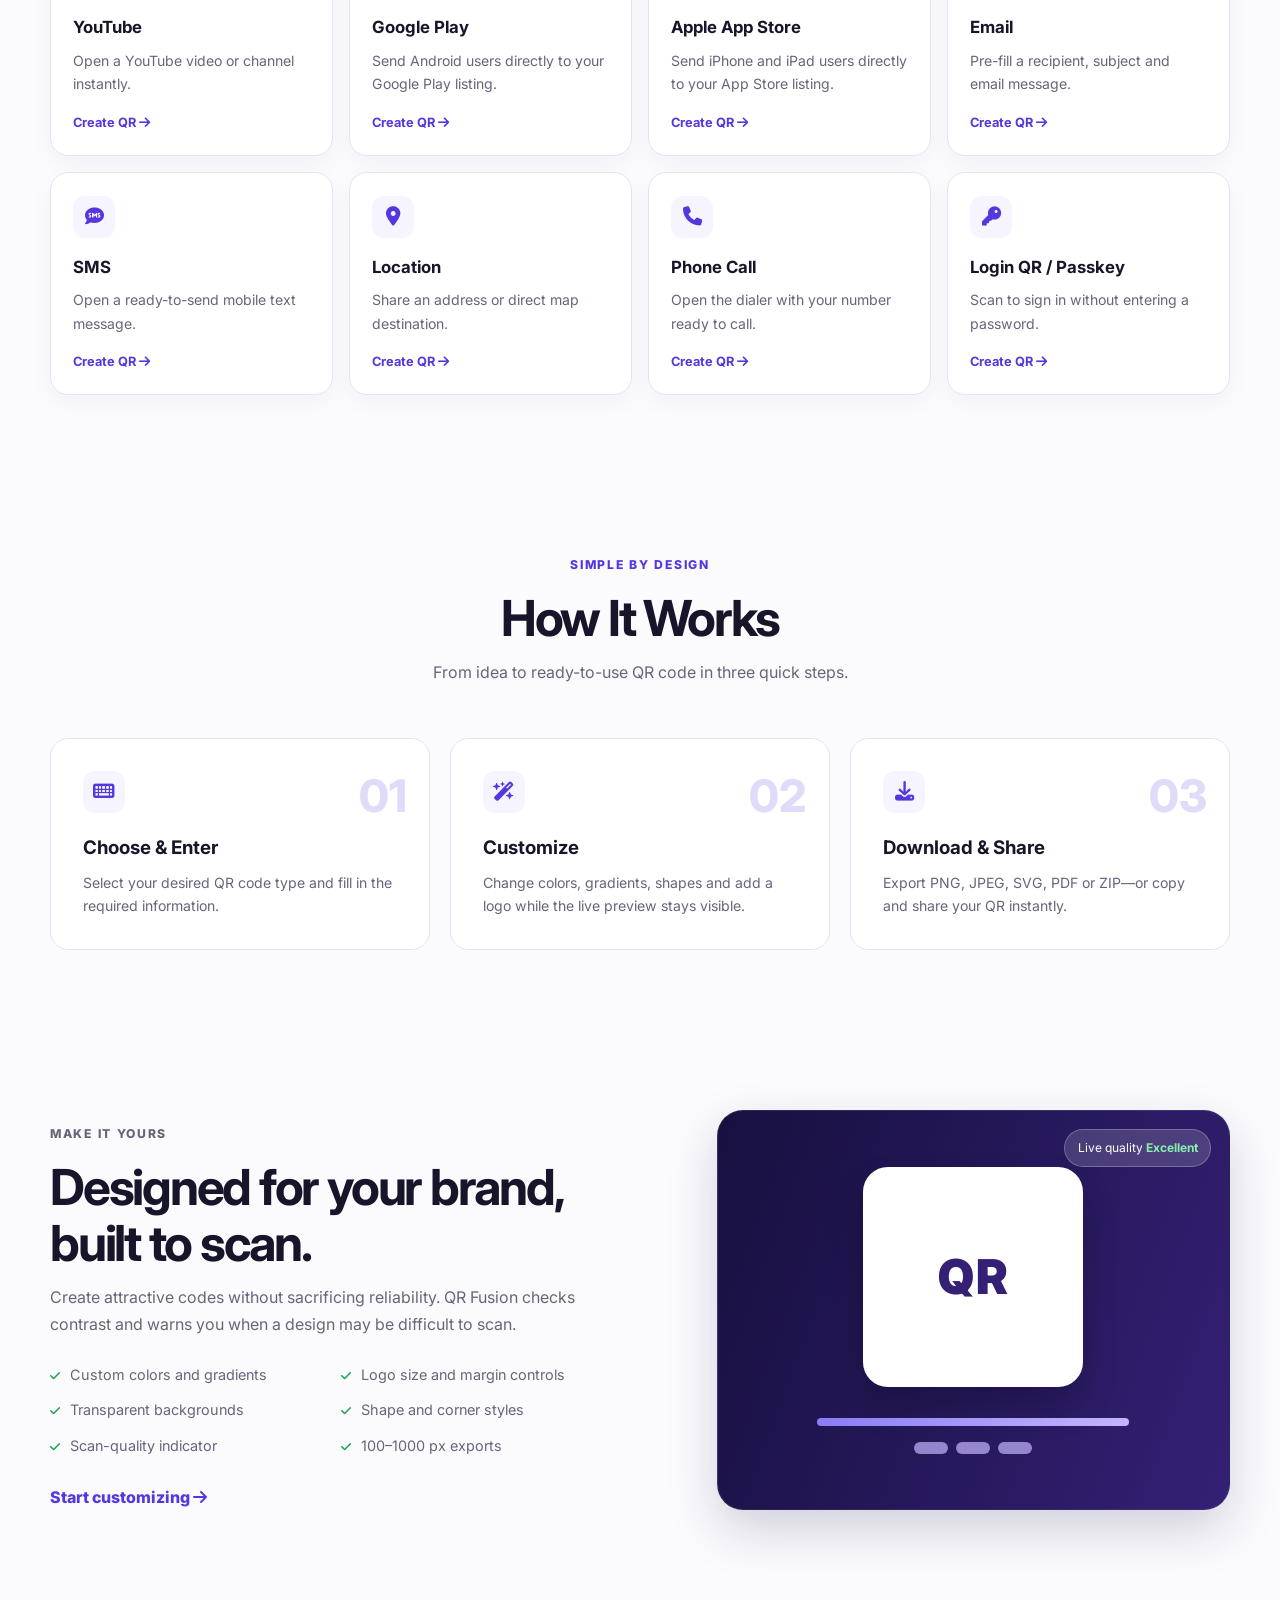
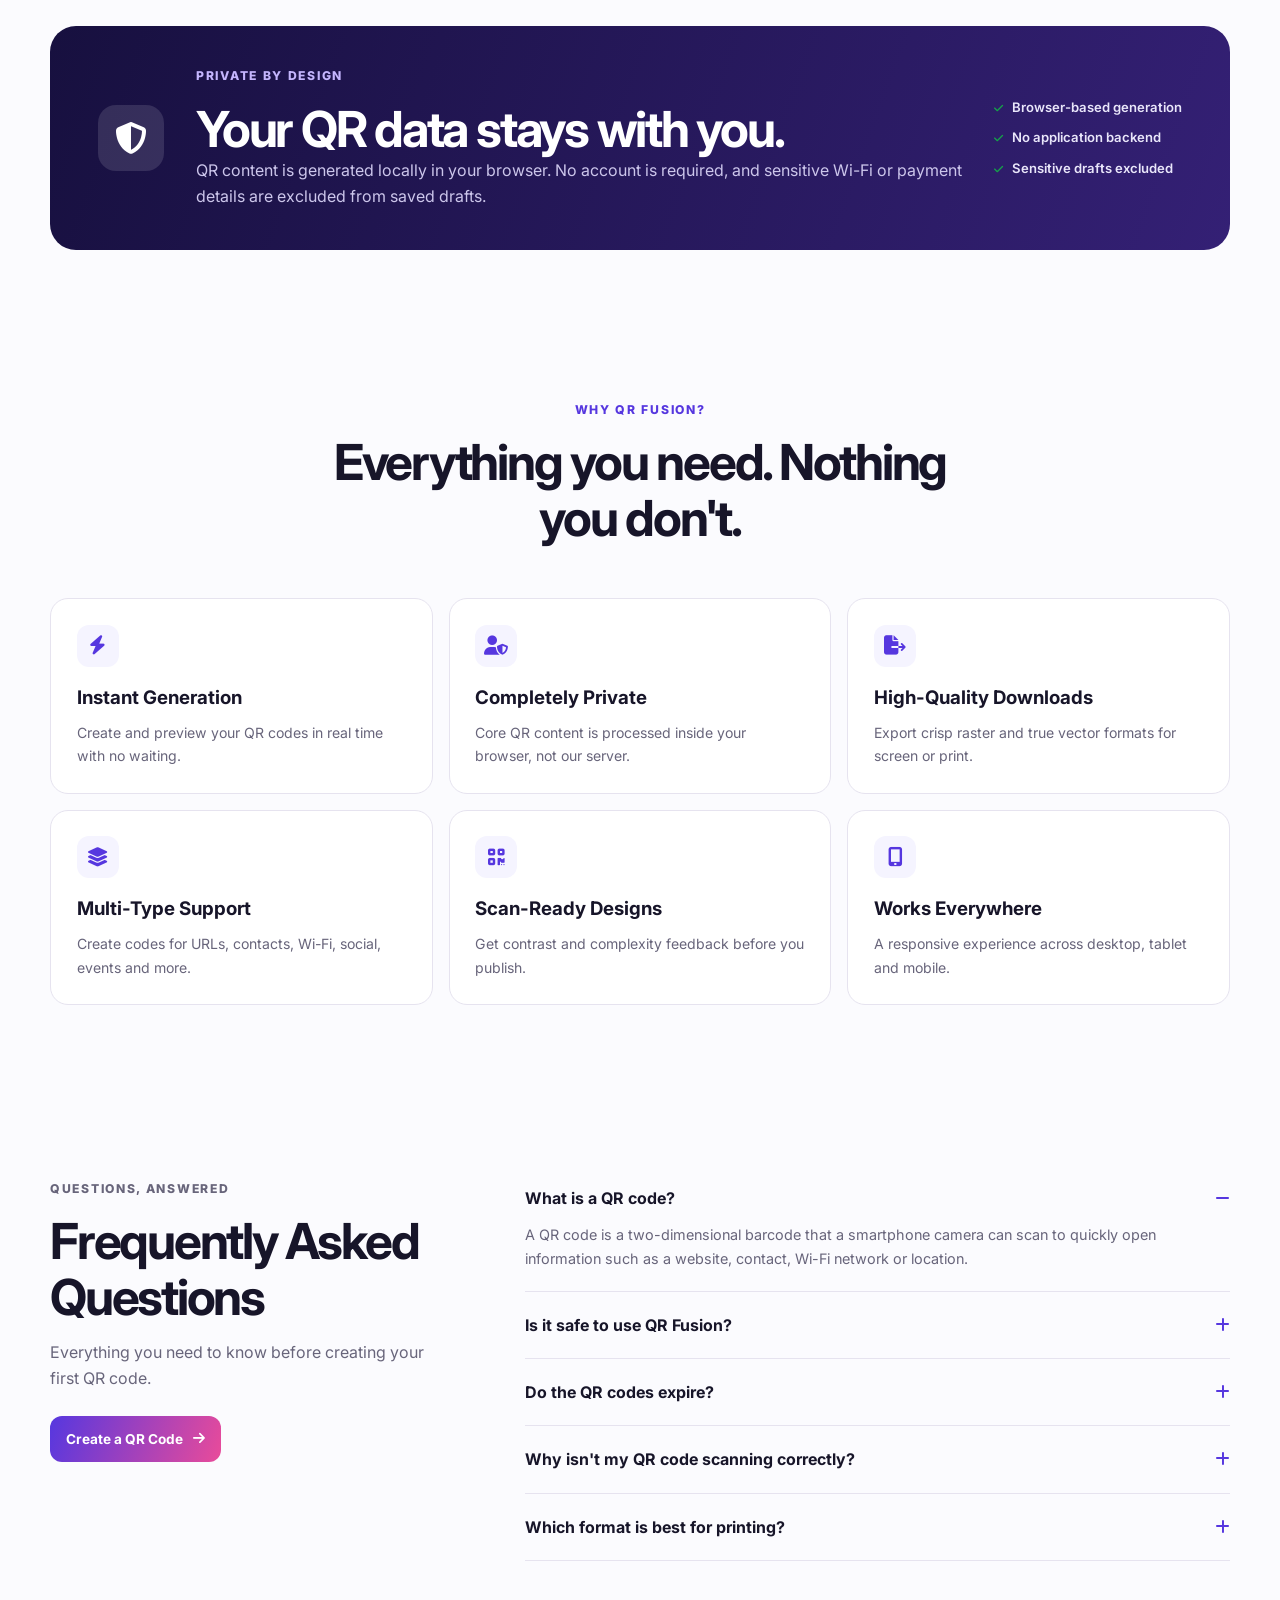
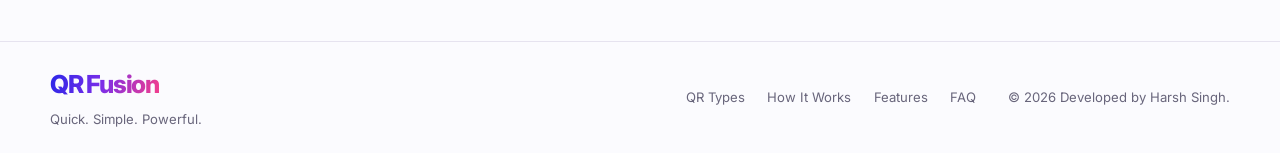
==== commit 5a192c85: "feat: improve landing page consistency and navigation" ====
--- a/index.html
+++ b/index.html
@@ -19,7 +19,7 @@
     <link rel="preconnect" href="https://fonts.gstatic.com" crossorigin />
     <link href="https://fonts.googleapis.com/css2?family=Inter:wght@400;500;600;700;800&display=swap" rel="stylesheet" />
     <link rel="stylesheet" href="https://cdnjs.cloudflare.com/ajax/libs/font-awesome/6.5.1/css/all.min.css" />
-    <link rel="stylesheet" href="/css/landing.css?v=31" />
+    <link rel="stylesheet" href="/css/landing.css?v=43" />
     <script type="application/ld+json">
       {"@context":"https://schema.org","@type":"WebApplication","name":"QR Fusion","url":"https://qrfusion.netlify.app/","applicationCategory":"UtilitiesApplication","operatingSystem":"Any","offers":{"@type":"Offer","price":"0","priceCurrency":"USD"},"description":"A private, browser-based custom QR code generator."}
     </script>
@@ -29,6 +29,7 @@
       <a class="brand" href="/" aria-label="QR Fusion home">QR <span>Fusion</span></a>
       <div class="header-actions">
         <nav class="site-nav" id="site-nav" aria-label="Primary navigation">
+          <a href="#home">Home</a>
           <a href="#qr-types">QR Types</a>
           <a href="#how-it-works">How It Works</a>
           <a href="#features">Features</a>
@@ -49,7 +50,7 @@
     </header>
 
     <main>
-      <section class="hero section-shell">
+      <section class="hero section-shell" id="home">
         <div class="hero-copy">
           <p class="eyebrow">FREE • PRIVATE • NO SIGN-UP</p>
           <h1>Create custom QR codes <span>in seconds.</span></h1>
@@ -135,7 +136,7 @@
       </section>
 
       <section class="content-section" id="faq">
-        <div class="section-shell faq-layout"><div><p class="eyebrow">QUESTIONS, ANSWERED</p><h2>Frequently Asked Questions</h2><p>Everything you need to know before creating your first QR code.</p><a class="primary-button compact" href="/create">Create a QR Code</a></div>
+        <div class="section-shell faq-layout"><div><p class="eyebrow">QUESTIONS, ANSWERED</p><h2>Frequently Asked Questions</h2><p>Everything you need to know before creating your first QR code.</p><a class="primary-button compact" href="/create">Create a QR Code <i class="fa-solid fa-arrow-right" aria-hidden="true"></i></a></div>
           <div class="faq-list">
             <details open><summary>What is a QR code?</summary><p>A QR code is a two-dimensional barcode that a smartphone camera can scan to quickly open information such as a website, contact, Wi-Fi network or location.</p></details>
             <details><summary>Is it safe to use QR Fusion?</summary><p>Yes. Core QR generation happens locally in your browser. Optional PIN-code lookup contacts an external postal service, but your QR payload is not uploaded to an application backend.</p></details>
@@ -150,6 +151,6 @@
 
     <footer class="site-footer"><div class="footer-inner"><div><a class="brand footer-brand" href="/">QR <span>Fusion</span></a><p>Quick. Simple. Powerful.</p></div><div class="footer-links"><a href="#qr-types">QR Types</a><a href="#how-it-works">How It Works</a><a href="#features">Features</a><a href="#faq">FAQ</a></div><p>© <span id="current-year"></span> Developed by <a href="https://harsh-hsy.netlify.app/" target="_blank" rel="noopener noreferrer">Harsh Singh</a>.</p></div></footer>
 
-    <script src="/js/pages/landing.js?v=32"></script>
+    <script src="/js/pages/landing.js?v=33"></script>
   </body>
 </html>
--- a/css/landing.css
+++ b/css/landing.css
@@ -1,4 +1,5 @@
 :root {
+  --privacy-gradient: linear-gradient(110deg, #17103f, #342075);
   --font: "Inter", system-ui, sans-serif;
   --bg: #fbfbfe;
   --surface: #ffffff;
@@ -44,8 +45,11 @@
 }
 .brand span { color: inherit; }
 .header-actions { margin-left: auto; display: flex; align-items: center; gap: .35rem; }
-.site-nav { display: flex; align-items: center; gap: 1.65rem; color: var(--muted); font-size: 0.9rem; font-weight: 600; }
-.site-nav > a:not(.nav-cta):hover { color: var(--primary); }
+.site-nav { position: absolute; left: 50%; display: flex; align-items: center; gap: 1.65rem; color: var(--muted); font-size: 0.9rem; font-weight: 600; transform: translateX(-50%); }
+.site-nav > a:not(.nav-cta) { position: relative; transition: color .2s ease; }
+.site-nav > a:not(.nav-cta)::after { content: ""; position: absolute; left: 50%; bottom: -.55rem; width: 0; height: 2px; background: var(--primary); border-radius: 999px; transform: translateX(-50%); transition: width .2s ease; }
+.site-nav > a:not(.nav-cta):hover, .site-nav > a:not(.nav-cta).active { color: var(--primary); }
+.site-nav > a:not(.nav-cta).active::after { width: 100%; }
 .landing-theme-toggle { position: relative; width: 46px; height: 46px; display: grid; place-items: center; color: var(--text); background: transparent; border: 0; border-radius: 50%; cursor: pointer; }
 .landing-theme-toggle input { position: absolute; inset: 0; width: 100%; height: 100%; opacity: 0; cursor: pointer; }
 .landing-theme-toggle svg { width: 21px; height: 21px; transition: transform .35s ease; transform: rotate(40deg); pointer-events: none; }
@@ -56,10 +60,12 @@
 .landing-theme-toggle input:checked + svg mask > circle { transform: translate(16px, -3px); }
 .landing-theme-toggle input:checked + svg .sunMoon { transform: scale(.62); }
 .landing-theme-toggle input:checked + svg .sunRays { opacity: 1; transform: scale(1); }
-.nav-cta, .primary-button { display: inline-flex; justify-content: center; align-items: center; gap: 0.65rem; color: white; background: linear-gradient(110deg, var(--primary), var(--pink)); border-radius: 12px; box-shadow: 0 10px 24px rgba(86, 55, 223, 0.25); font-weight: 700; }
+.nav-cta, .primary-button { display: inline-flex; justify-content: center; align-items: center; gap: 0.65rem; color: white; background: linear-gradient(110deg, var(--primary), var(--pink)); border-radius: 12px; box-shadow: none; font-weight: 700; }
 .nav-cta { padding: 0.65rem 1rem; }
 .primary-button { padding: 0.9rem 1.25rem; }
-.primary-button:hover, .nav-cta:hover { transform: translateY(-2px); box-shadow: 0 14px 30px rgba(86, 55, 223, 0.34); }
+.primary-button:hover, .nav-cta:hover { transform: none; filter: none; box-shadow: none; }
+.primary-button i, .nav-cta i { transition: transform .22s ease; }
+.primary-button:hover i, .nav-cta:hover i { transform: translateX(5px); }
 .menu-toggle { display: none; width: 42px; height: 42px; padding: 0; align-items: center; justify-content: center; color: var(--text); border: 1px solid var(--border); border-radius: 10px; background: var(--surface); }
 .menu-toggle i { font-size: 1.1rem; line-height: 1; }
 
@@ -86,7 +92,7 @@
 
 .trust-strip { min-height: 68px; padding: 1rem 3vw; display: flex; justify-content: center; align-items: center; gap: clamp(1rem, 4vw, 4rem); color: var(--muted); background: var(--surface); border-block: 1px solid var(--border); font-size: 0.85rem; font-weight: 700; }
 .trust-strip i { width: 5px; height: 5px; border-radius: 50%; background: linear-gradient(var(--primary), var(--pink)); }
-.content-section { padding-block: 100px; }
+.content-section { padding-block: 80px; }
 .tinted { background: var(--surface-soft); }
 .section-heading { max-width: 680px; margin: 0 auto 3.25rem; text-align: center; }
 .section-heading h2, .showcase h2, .privacy-card h2, .faq-layout h2, .final-cta h2 { font-size: clamp(2rem, 4vw, 3.1rem); line-height: 1.13; letter-spacing: -0.045em; }
@@ -99,22 +105,22 @@
 .type-grid p, .benefit-grid p, .steps-grid p { margin-top: 0.45rem; color: var(--muted); font-size: 0.88rem; }
 .type-grid span { margin-top: auto; padding-top: 1rem; color: var(--primary); font-size: 0.8rem; font-weight: 700; }
 .steps-grid { display: grid; grid-template-columns: repeat(3, 1fr); gap: 1.25rem; }
-.steps-grid article { position: relative; padding: 2rem; background: var(--surface); border: 1px solid var(--border); border-radius: var(--radius); }
+.steps-grid article { position: relative; padding: 2rem; background: var(--surface); border: 1px solid var(--border); border-radius: 18px; }
 .steps-grid em { position: absolute; top: 1.3rem; right: 1.4rem; color: color-mix(in srgb, var(--primary) 18%, transparent); font-size: 2.8rem; font-weight: 800; font-style: normal; }
-.step-icon { width: 52px; height: 52px; display: grid; place-items: center; color: white; background: linear-gradient(135deg, var(--primary), var(--pink)); border-radius: 15px; font-size: 1.25rem; }
+.step-icon { width: 42px; height: 42px; display: grid; place-items: center; color: var(--primary); background: var(--surface-soft); border-radius: 12px; font-size: 1.2rem; }
 .steps-grid h3 { margin-top: 1.25rem; }
 .showcase { display: grid; grid-template-columns: 1fr 0.9fr; align-items: center; gap: 6rem; }
 .showcase-copy ul { margin: 1.6rem 0; display: grid; grid-template-columns: 1fr 1fr; gap: 0.75rem; list-style: none; color: var(--muted); font-size: 0.9rem; }
 .showcase-copy li > i, .trust-row i, .privacy-points i { margin-right: 0.35rem; color: #16a34a; font-size: .8em; }
 .text-link { color: var(--primary); font-weight: 800; }
-.feature-preview { position: relative; min-height: 400px; padding: 3rem; display: grid; place-items: center; background: linear-gradient(145deg, #21165c, #6935c7 58%, #e64f9b); border-radius: 32px; box-shadow: var(--shadow); }
-.mini-code { width: 220px; aspect-ratio: 1; display: grid; place-items: center; color: #6a42e6; background: white; border: 20px solid white; border-radius: 25px; font-size: 3rem; font-weight: 900; letter-spacing: -0.15em; box-shadow: 0 20px 35px rgba(0,0,0,.2); }
+.feature-preview { position: relative; min-height: 400px; padding: 3rem; display: grid; place-items: center; background: var(--privacy-gradient); border: 1px solid rgba(255,255,255,.08); border-radius: 26px; box-shadow: 0 20px 50px rgba(23,16,63,.18); }
+.mini-code { width: 220px; aspect-ratio: 1; display: grid; place-items: center; color: #342075; background: #fff; border: 20px solid #fff; border-radius: 25px; font-size: 3rem; font-weight: 900; letter-spacing: .04em; text-indent: .04em; box-shadow: 0 20px 35px rgba(0,0,0,.2); }
 .preview-chip { position: absolute; top: 1.1rem; right: 1.1rem; padding: .5rem .8rem; color: white; background: rgba(255,255,255,.16); border: 1px solid rgba(255,255,255,.25); border-radius: 99px; font-size: .75rem; backdrop-filter: blur(8px); }
 .preview-chip strong { color: #86efac; }
-.gradient-track { width: 75%; height: 8px; margin-top: 1rem; background: linear-gradient(90deg,#78a5ff,#e768b0); border-radius: 99px; }
-.feature-controls { display: flex; gap: 8px; }.feature-controls span { width: 34px; height: 12px; border-radius: 10px; background: rgba(255,255,255,.45); }
+.gradient-track { width: 75%; height: 8px; margin-top: 1rem; background: linear-gradient(90deg,#8b7cf6,#c4b5fd); border-radius: 99px; }
+.feature-controls { display: flex; gap: 8px; }.feature-controls span { width: 34px; height: 12px; border-radius: 10px; background: rgba(196,181,253,.7); }
 .privacy-section { padding: 36px 0 70px; }
-.privacy-card { padding: 2.5rem 3rem; display: grid; grid-template-columns: auto 1fr auto; align-items: center; gap: 2rem; color: white; background: linear-gradient(110deg, #17103f, #342075); border-radius: 26px; }
+.privacy-card { padding: 2.5rem 3rem; display: grid; grid-template-columns: auto 1fr auto; align-items: center; gap: 2rem; color: white; background: var(--privacy-gradient); border-radius: 26px; }
 .privacy-icon { width: 66px; height: 66px; display: grid; place-items: center; background: rgba(255,255,255,.12); border-radius: 18px; font-size: 2rem; }
 .privacy-card p { color: #ccc6eb; }.privacy-card .eyebrow { color: #c4b5fd; }
 .privacy-points { display: flex; flex-direction: column; gap: .55rem; color: #e9e6fa; font-size: .82rem; font-weight: 600; }
@@ -137,8 +143,10 @@
 @media (max-width: 980px) {
   .site-header { padding-inline: 24px; }
   .menu-toggle { display: flex; cursor: pointer; }
-  .site-nav { position: absolute; top: calc(100% + 1px); left: 0; right: 0; padding: 1.25rem 24px; display: none; flex-direction: column; align-items: center; gap: .5rem; text-align: center; background: var(--surface); border-bottom: 1px solid var(--border); box-shadow: var(--shadow); }
+  .site-nav { position: absolute; top: calc(100% + 1px); left: 0; right: 0; padding: 1.25rem 24px; display: none; flex-direction: column; align-items: center; gap: .5rem; text-align: center; background: var(--surface); border-bottom: 1px solid var(--border); box-shadow: var(--shadow); transform: none; }
   .site-nav.open { display: flex; }.site-nav a { width: 100%; padding: .7rem; text-align: center; }
+  .site-nav > a:not(.nav-cta)::after { bottom: .2rem; }
+  .site-nav > a:not(.nav-cta).active::after { width: 32px; }
   .hero { grid-template-columns: 1fr 0.8fr; gap: 2rem; }.type-grid { grid-template-columns: repeat(2, 1fr); }.showcase { gap: 3rem; }
   .privacy-card { grid-template-columns: auto 1fr; }.privacy-points { grid-column: 2; }.faq-layout { gap: 3rem; }
   .footer-inner { grid-template-columns: 1fr auto; }.footer-inner > p { grid-column: 1 / -1; }
